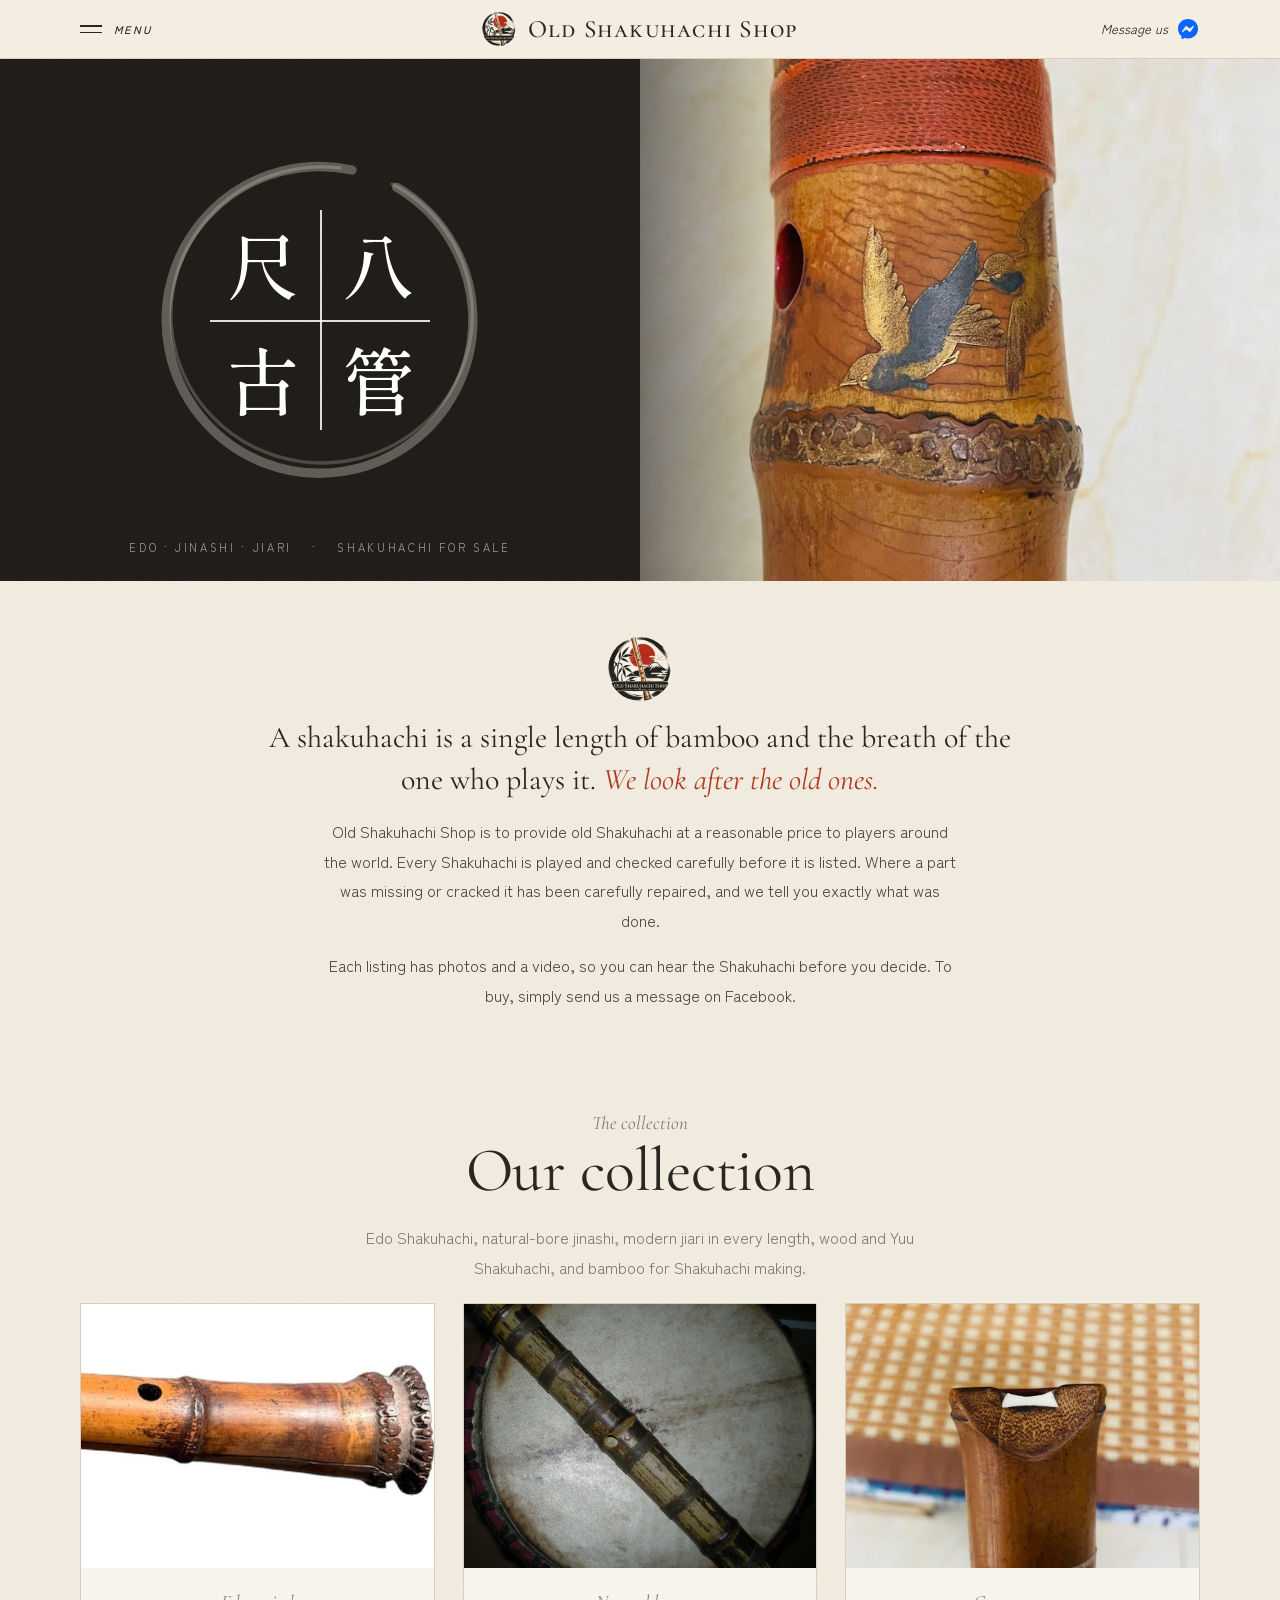
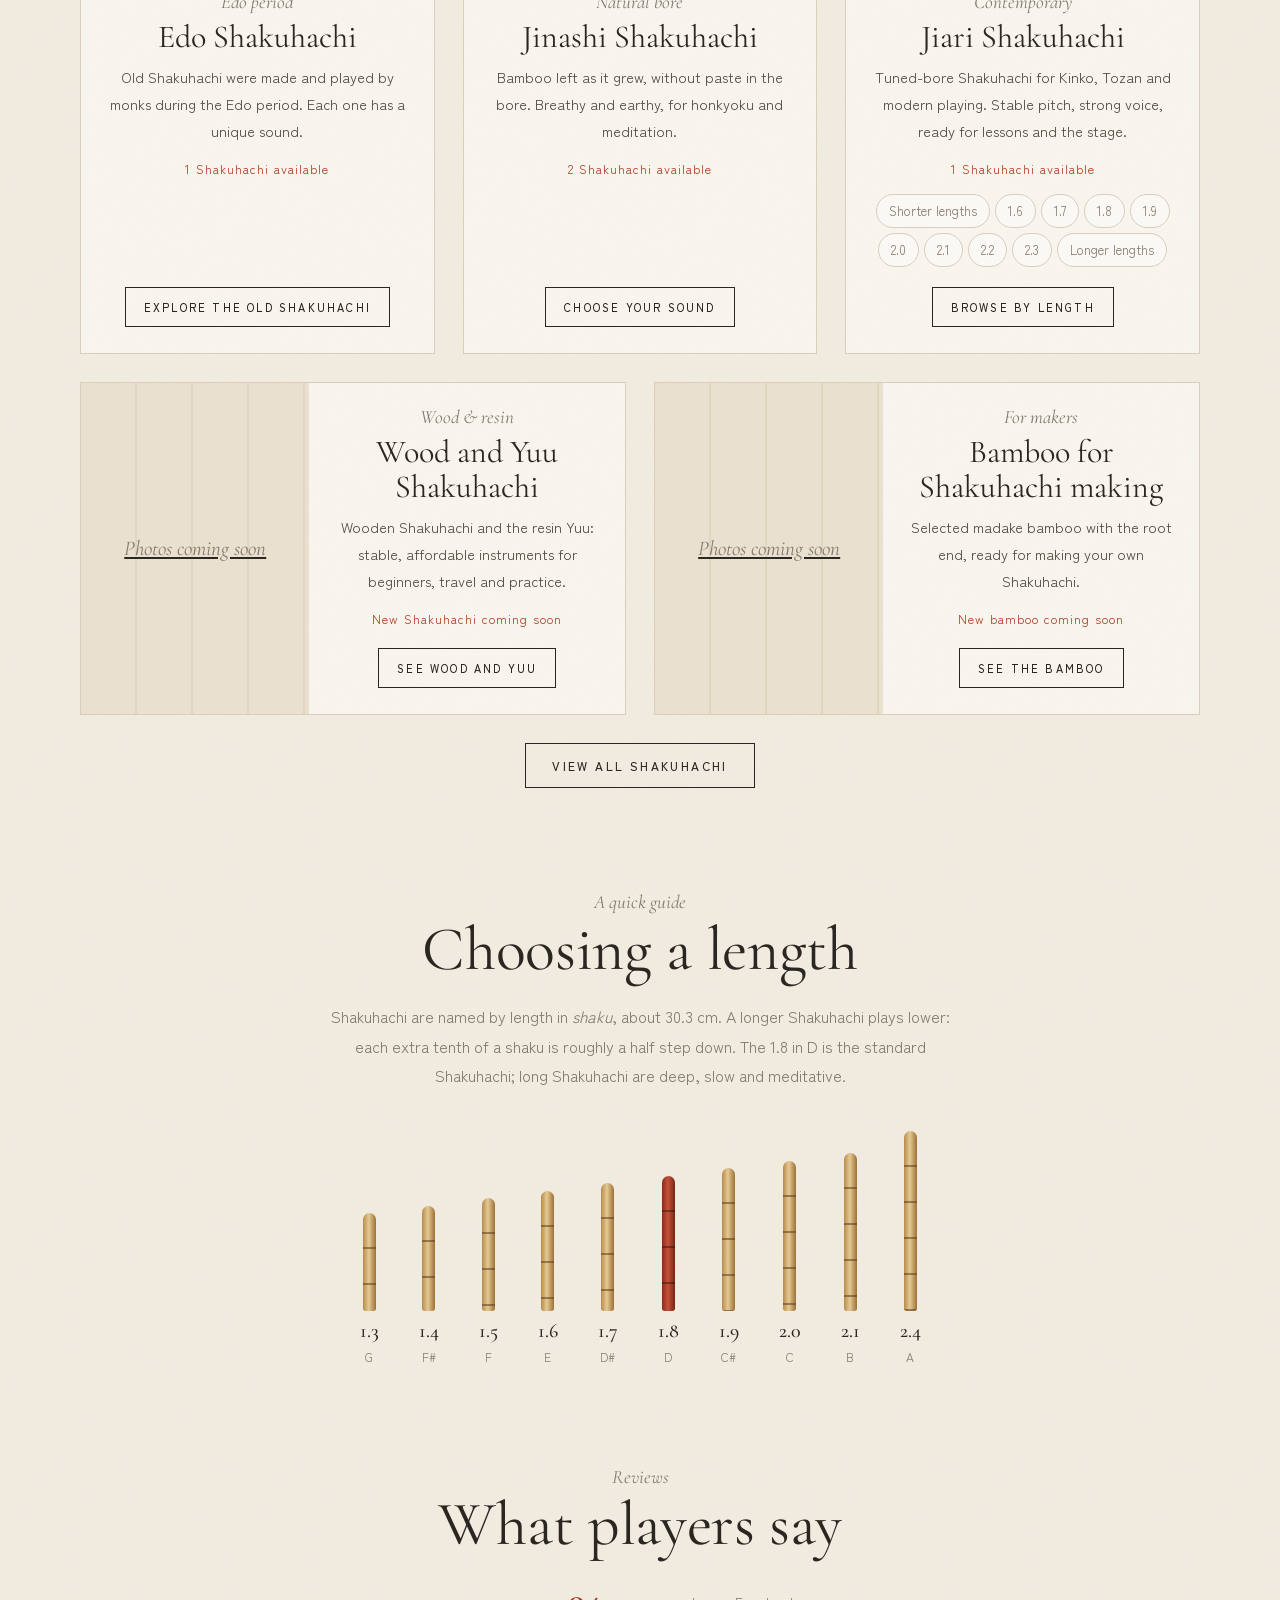
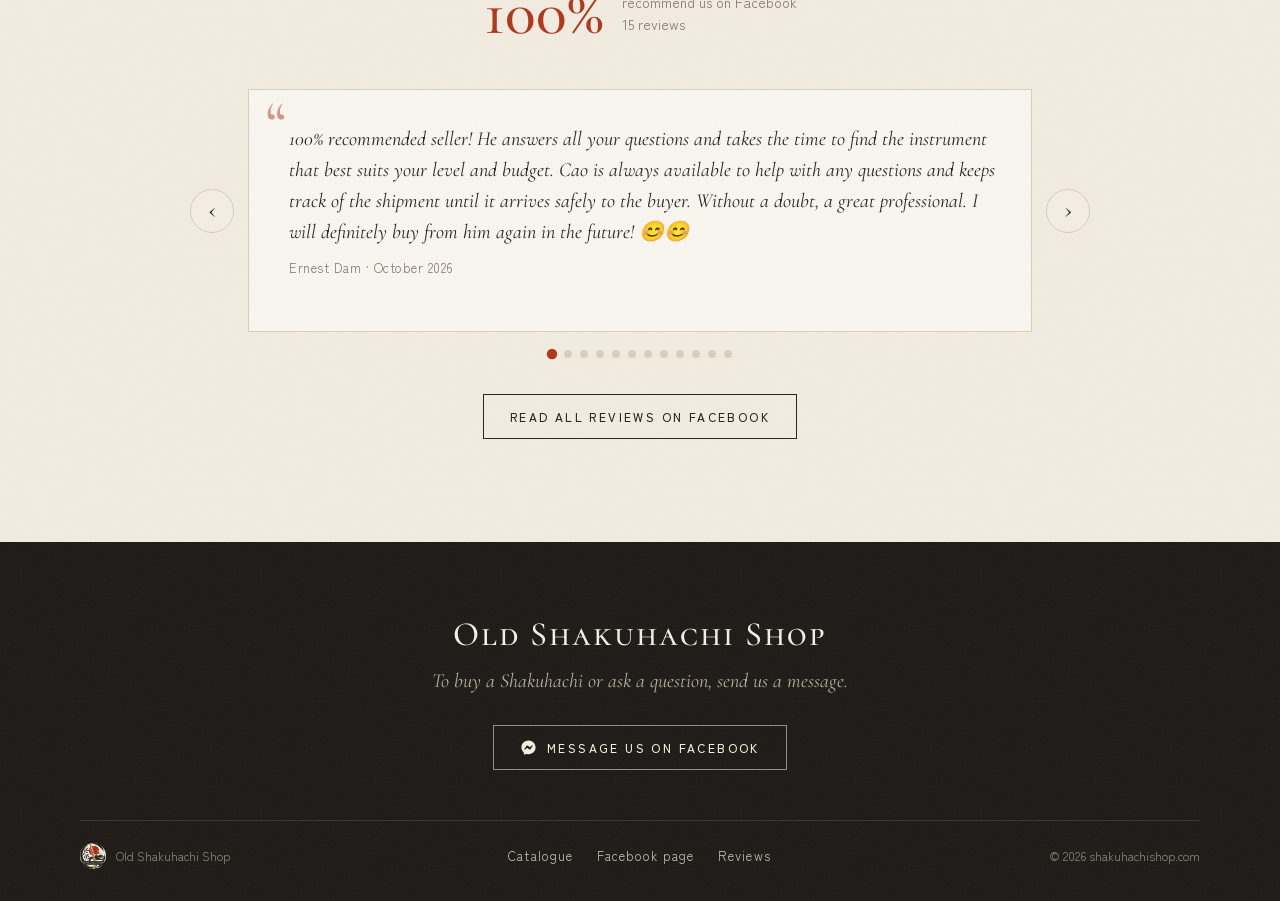
==== index.html @ 44f9fc48 "Bring back the 尺八/古管 monogram in the hero The owner prefers the original mark over the English wordm" ====
<!doctype html>
<html lang="en">
<head>
  <meta charset="utf-8">
  <meta name="viewport" content="width=device-width, initial-scale=1">
  <title>Old Shakuhachi Shop – Shakuhachi for Sale</title>
  <link rel="icon" type="image/png" sizes="32x32" href="assets/favicon-32.png">
  <link rel="icon" type="image/png" sizes="192x192" href="assets/favicon-192.png">
  <link rel="apple-touch-icon" href="assets/favicon-180.png">
  <meta property="og:site_name" content="Old Shakuhachi Shop">
  <meta property="og:title" content="Old Shakuhachi Shop – Shakuhachi for Sale">
  <meta property="og:description" content="Old and used Shakuhachi for sale: Edo Shakuhachi, jinashi and jiari, each shown with photos and video.">
  <meta property="og:image" content="https://shakuhachishop.com/assets/logo-share.jpg">
  <meta property="og:url" content="https://shakuhachishop.com/">
  <meta property="og:type" content="website">
  <meta name="description" content="Old and used Shakuhachi for sale: Edo Shakuhachi, jinashi and jiari, each shown with photos and video. Message us on Facebook to buy.">
  <link rel="preconnect" href="https://fonts.googleapis.com">
  <link rel="preconnect" href="https://fonts.gstatic.com" crossorigin>
  <link href="https://fonts.googleapis.com/css2?family=Cormorant+Garamond:ital,wght@0,400;0,500;1,400&family=Cormorant+SC:wght@500&family=Shippori+Mincho+B1:wght@500;600&family=Zen+Kaku+Gothic+New:wght@400;500&display=swap" rel="stylesheet">
  <link rel="stylesheet" href="styles.css?v=202610012216">
</head>
<body>
  <header class="top" data-header></header>

  <main>
    <section class="hero">
      <div class="slides" id="slides"></div>
      <div class="hero-center">
        <svg class="enso" viewBox="0 0 600 600" aria-hidden="true">
          <path d="M415 101 A230 230 0 1 1 348 75" fill="none" stroke="currentColor" stroke-width="14" stroke-linecap="round"/>
          <path d="M408 96 A226 222 0 1 1 330 72" fill="none" stroke="currentColor" stroke-width="5" stroke-linecap="round" opacity=".7"/>
        </svg>
        <div class="monogram" role="img" aria-label="Old Shakuhachi Shop">
          <span>尺</span><span>八</span><span>古</span><span>管</span>
        </div>
      </div>
      <div class="hero-foot">
        <span>Edo · Jinashi · Jiari</span>
        <span>Shakuhachi for sale</span>
      </div>
    </section>

    <section class="intro reveal" id="intro">
      <img class="intro-logo" src="assets/favicon-192.png" alt="" width="64" height="64">
      <p class="lede">A shakuhachi is a single length of bamboo and the breath of the one who plays it. <em>We look after the old ones.</em></p>
      <p>Old Shakuhachi Shop is to provide old Shakuhachi at a reasonable price to players around the world. Every Shakuhachi is played and checked carefully before it is listed. Where a part was missing or cracked it has been carefully repaired, and we tell you exactly what was done.</p>
      <p>Each listing has photos and a video, so you can hear the Shakuhachi before you decide. To buy, simply send us a message on Facebook.</p>
    </section>

    <section class="collections-head wrap center reveal">
      <p class="kicker">The collection</p>
      <h2 class="title">Our collection</h2>
      <p class="sub center">Edo Shakuhachi, natural-bore jinashi, modern jiari in every length, wood and Yuu Shakuhachi, and bamboo for Shakuhachi making.</p>
    </section>
    <div id="collections" class="coll-grid wrap"></div>
    <section class="center more"><a class="btn" href="catalogue.html">View all Shakuhachi</a></section>

    <section class="lengths wrap reveal">
      <p class="kicker">A quick guide</p>
      <h2 class="title">Choosing a length</h2>
      <p class="sub">Shakuhachi are named by length in <em>shaku</em>, about 30.3 cm. A longer Shakuhachi plays lower: each extra tenth of a shaku is roughly a half step down. The 1.8 in D is the standard Shakuhachi; long Shakuhachi are deep, slow and meditative.</p>
      <ol class="scale" id="scale"></ol>
    </section>

    <section class="reviews wrap reveal" id="reviews"></section>
  </main>

  <footer class="foot" data-footer></footer>

  <script src="config.js?v=202610012216"></script>
  <script src="data.js?v=202610012216"></script>
  <script src="store.js?v=202610012216"></script>
  <script src="app.js?v=202610012216"></script>
</body>
</html>
---- styles.css ----
:root {
  --washi: #f3ede2;
  --washi-2: #e9e0d0;
  --sumi: #1b1916;
  --ink: #2a2622;
  --muted: #847a6e;
  --line: #d9cebc;
  --shu: #b0391f;
  --bamboo: #a9834a;
  --display: "Cormorant Garamond", Georgia, serif;
  --caps: "Cormorant SC", Georgia, serif;
  --jp: "Shippori Mincho B1", "Shippori Mincho", serif;
  --body: "Zen Kaku Gothic New", system-ui, sans-serif;
  --wrap: min(1120px, 100% - 32px);
  --paper-grain: url("data:image/svg+xml,%3Csvg xmlns='http://www.w3.org/2000/svg' width='240' height='240'%3E%3Cfilter id='n'%3E%3CfeTurbulence type='fractalNoise' baseFrequency='.85' numOctaves='3' stitchTiles='stitch'/%3E%3CfeColorMatrix values='0 0 0 0 .45 0 0 0 0 .38 0 0 0 0 .28 0 0 0 .07 0'/%3E%3C/filter%3E%3Crect width='100%25' height='100%25' filter='url(%23n)'/%3E%3C/svg%3E");
}

* { box-sizing: border-box; }
html { scroll-behavior: smooth; }
body {
  margin: 0;
  background: var(--washi) var(--paper-grain);
  color: var(--ink);
  font: 400 16px/1.85 var(--body);
  -webkit-font-smoothing: antialiased;
}
img { display: block; max-width: 100%; }
a { color: inherit; }
h1, h2, h3, p, blockquote, figure { margin: 0; }
::selection { background: var(--shu); color: #fff; }

.wrap { width: var(--wrap); margin: 0 auto; }
.center { text-align: center; }
.kicker { font: italic 400 19px var(--display); color: var(--muted); }
.title { font: 400 clamp(40px, 6vw, 62px)/1.08 var(--display); margin: 4px 0 18px; letter-spacing: -.005em; }
.sub { color: var(--muted); max-width: 620px; }
.center.sub { margin: 0 auto; }
.small { font-size: 13px; color: var(--muted); }


.btn {
  display: inline-flex; align-items: center; gap: 10px; padding: 13px 26px;
  border: 1px solid var(--ink); background: transparent; color: var(--ink);
  font: 500 12px var(--body); letter-spacing: .2em; text-transform: uppercase; text-decoration: none;
  cursor: pointer; transition: background .25s, color .25s, border-color .25s;
}
.btn:hover { background: var(--ink); color: var(--washi); }
.btn svg { width: 17px; height: 17px; }
.btn.fb { background: #0866ff; border-color: #0866ff; color: #fff; }
.btn.fb:hover { background: #0652c9; border-color: #0652c9; }
.on-dark .btn { border-color: rgba(243,237,226,.55); color: var(--washi); }
.on-dark .btn:hover { background: var(--washi); color: var(--sumi); }

/* Reveal on scroll */
.reveal { opacity: 0; transform: translateY(18px); transition: opacity 1s ease, transform 1s ease; }
.reveal.in { opacity: 1; transform: none; }
@media (prefers-reduced-motion: reduce) {
  .reveal { opacity: 1; transform: none; transition: none; }
  html { scroll-behavior: auto; }
}

/* ---------- Header ---------- */
.top {
  position: sticky; top: 0; z-index: 20;
  display: grid; grid-template-columns: 1fr auto 1fr; align-items: center;
  padding: 12px max(16px, (100% - 1120px) / 2);
  background: rgba(243, 237, 226, .92); backdrop-filter: blur(10px);
  border-bottom: 1px solid var(--line);
}
.brand { grid-column: 2; display: flex; align-items: center; gap: 12px; text-decoration: none; }
.brand-logo { border-radius: 50%; display: block; }
.brand b { font: 500 25px var(--caps); letter-spacing: .05em; }
.burger { grid-column: 1; grid-row: 1; justify-self: start; display: flex; align-items: center; gap: 12px; background: none; border: 0; cursor: pointer; padding: 8px 0; font: 500 11px var(--body); letter-spacing: .22em; text-transform: uppercase; color: var(--ink); }
.burger i { display: grid; gap: 5px; width: 22px; }
.burger i::before, .burger i::after { content: ""; height: 1.5px; background: var(--ink); transition: transform .25s; }
.top.open .burger i::before { transform: translateY(3.25px) rotate(45deg); }
.top.open .burger i::after { transform: translateY(-3.25px) rotate(-45deg); }
.fb-mini { grid-column: 3; justify-self: end; display: flex; align-items: center; gap: 8px; text-decoration: none; font-size: 13px; color: var(--ink); }
.fb-mini svg { width: 24px; height: 24px; color: #0866ff; }
.nav {
  position: absolute; top: 100%; left: 0; right: 0; display: none;
  background: var(--sumi) var(--paper-grain); color: var(--washi);
  padding: 36px max(16px, (100% - 1120px) / 2) 44px;
  grid-template-columns: repeat(auto-fit, minmax(200px, 1fr)); gap: 8px 40px;
}
.top.open .nav { display: grid; }
.nav a { text-decoration: none; padding: 10px 0; border-bottom: 1px solid rgba(243,237,226,.14); display: flex; justify-content: space-between; align-items: baseline; font: 400 24px var(--display); }
.nav a:hover { color: #fff; }

/* ---------- Hero ---------- */
.hero { position: relative; height: clamp(300px, 54vh, 540px); overflow: hidden; background: var(--sumi); color: #fff; }
.slides img {
  position: absolute; inset: 0; width: 100%; height: 100%; object-fit: cover;
  opacity: 0; transform: scale(1.06); filter: brightness(.6) saturate(.9);
  transition: opacity 1.8s ease, transform 9s ease-out;
}
.slides img.on { opacity: 1; transform: scale(1); }
.hero::after { content: ""; position: absolute; inset: 0; background: radial-gradient(ellipse at center, transparent 30%, rgba(15,13,11,.55) 100%); pointer-events: none; }
.hero-center { position: absolute; inset: 0; display: flex; align-items: center; justify-content: center; z-index: 1; }
.enso { position: absolute; left: 50%; top: 50%; transform: translate(-50%, -50%); width: min(400px, 74vw, 88%); height: auto; color: rgba(255,255,255,.28); }
.enso path { stroke-dasharray: 2000; stroke-dashoffset: 2000; animation: brush 2.6s cubic-bezier(.6,.1,.3,1) .3s forwards; }
@keyframes brush { to { stroke-dashoffset: 0; } }
.monogram {
  position: relative; width: min(230px, 50vw); height: min(230px, 50vw);
  display: grid; grid-template-columns: 1fr 1fr; font: 500 clamp(44px, 9vw, 74px)/1 var(--jp);
  opacity: 0; animation: fade 1.6s ease .9s forwards;
}
.monogram span { display: grid; place-items: center; }
.monogram::before, .monogram::after { content: ""; position: absolute; background: rgba(255,255,255,.85); }
.monogram::before { left: 50%; top: 2%; bottom: 2%; width: 1.5px; }
.monogram::after { top: 50%; left: 2%; right: 2%; height: 1.5px; }
@keyframes fade { to { opacity: 1; } }
@media (prefers-reduced-motion: reduce) {
  .enso path { animation: none; stroke-dashoffset: 0; }
  .monogram { animation: none; opacity: 1; }
  .slides img { transition: none; transform: none; }
}
.hero-foot {
  position: absolute; z-index: 1; left: 0; right: 0; bottom: 28px; display: flex; justify-content: space-between; align-items: end;
  width: var(--wrap); margin: 0 auto; font-size: 11px; letter-spacing: .24em; text-transform: uppercase; color: rgba(255,255,255,.75);
}
.hero-foot a { text-decoration: none; display: grid; justify-items: center; gap: 8px; }
.hero-foot a::after { content: ""; width: 1px; height: 44px; background: linear-gradient(rgba(255,255,255,.8), transparent); animation: drip 2.4s ease-in-out infinite; }
@keyframes drip { 0% { transform: scaleY(0); transform-origin: top; } 50% { transform: scaleY(1); transform-origin: top; } 51% { transform-origin: bottom; } 100% { transform: scaleY(0); transform-origin: bottom; } }

/* Split hero on wider screens: ink panel with the mark on the left, photo on the right,
   so portrait photos are not cut into a thin strip. */
@media (min-width: 761px) {
  .hero { height: clamp(360px, 58vh, 580px); background: var(--sumi) var(--paper-grain); }
  .slides { position: absolute; top: 0; bottom: 0; left: 50%; right: 0; overflow: hidden; }
  .slides img { filter: none; }
  .hero::after { left: 50%; background: linear-gradient(90deg, rgba(27,25,22,.55), transparent 22%); }
  .hero-center { right: 50%; }
  .enso { width: min(400px, 40vw, 88%); color: rgba(243,237,226,.3); }
  .hero-foot { right: 50%; width: auto; justify-content: center; gap: 20px; bottom: 24px; color: rgba(243,237,226,.6); }
  .hero-foot span + span::before { content: "·"; margin-right: 20px; }
}

/* ---------- Intro ---------- */
.intro-logo { border-radius: 50%; display: block; }
.intro { width: min(780px, 100% - 32px); margin: 0 auto; padding: clamp(32px, 5vw, 56px) 0 clamp(8px, 2vw, 24px); text-align: center; display: grid; justify-items: center; gap: 16px; }
.intro .lede { font: 400 clamp(23px, 3vw, 30px)/1.4 var(--display); }
.intro .lede em { color: var(--shu); }
.intro p:not(.lede) { color: #4f483f; max-width: 640px; }
.divider { width: 1px; height: 64px; background: var(--line); }

/* ---------- Collections ---------- */
.collections-head { padding: clamp(40px, 6vw, 80px) 0 8px; }
.coll-grid { display: grid; grid-template-columns: repeat(6, 1fr); gap: clamp(16px, 2.4vw, 28px); padding-top: 12px; }
.coll-card { grid-column: span 2; display: flex; flex-direction: column; background: rgba(255,255,255,.45); border: 1px solid var(--line); }
.coll-card:nth-child(n+4) { grid-column: span 3; flex-direction: row; }
.coll-card:nth-child(n+4) .coll-img { flex: 0 0 42%; aspect-ratio: auto; min-height: 220px; }
.coll-img { display: block; aspect-ratio: 4 / 3; overflow: hidden; background: var(--washi-2); }
.coll-img img { width: 100%; height: 100%; object-fit: cover; transition: transform 1.2s ease; }
.coll-img:hover img { transform: scale(1.04); }
.coll-body { flex: 1; display: flex; flex-direction: column; align-items: center; text-align: center; padding: 22px 22px 26px; gap: 4px; }
.coll-body h3 { font: 400 clamp(26px, 2.6vw, 32px)/1.1 var(--display); margin: 2px 0 6px; }
.coll-body h3 a { text-decoration: none; }
.coll-text { font-size: 14.5px; color: #4f483f; }
.coll-body .count { font-size: 12.5px; letter-spacing: .08em; color: var(--shu); margin: 8px 0 14px; }
.coll-body .btn { margin-top: auto; padding: 11px 18px; font-size: 11px; }
.ph-empty {
  width: 100%; height: 100%; display: grid; place-content: center; justify-items: center; gap: 10px;
  color: var(--muted); font: italic 400 21px var(--display);
  background: repeating-linear-gradient(90deg, transparent 0 54px, rgba(169,131,74,.12) 54px 56px), var(--washi-2);
}
.len-links { display: flex; flex-wrap: wrap; justify-content: center; gap: 5px; margin: -4px 0 16px; }
.len-links a, .subtabs a {
  font-size: 13px; text-decoration: none; padding: 4px 12px; border: 1px solid var(--line);
  border-radius: 99px; color: var(--muted); background: rgba(255,255,255,.35); transition: all .2s;
}
.len-links a:hover, .subtabs a:hover { border-color: var(--ink); color: var(--ink); }
.more { padding: 28px 0 0; }

/* ---------- Length guide ---------- */
.lengths { padding: clamp(56px, 8vw, 104px) 0 0; text-align: center; }
.lengths .sub { margin: 0 auto 40px; }
.scale { list-style: none; margin: 0; padding: 0; display: flex; justify-content: center; align-items: flex-end; gap: clamp(10px, 3.4vw, 40px); }
.scale li { display: grid; justify-items: center; gap: 8px; }
.scale i {
  width: 13px; border-radius: 7px 7px 3px 3px;
  background:
    repeating-linear-gradient(180deg, transparent 0 34px, rgba(90,60,25,.55) 34px 36px),
    linear-gradient(90deg, #b88b4b, #e4c993 45%, #9d7036);
}
.scale li.std i { background: repeating-linear-gradient(180deg, transparent 0 34px, rgba(0,0,0,.35) 34px 36px), linear-gradient(90deg, #8a2b17, #c4523a 45%, #7a2514); }
.scale b { font: 500 20px var(--display); }
.scale small { font-size: 12px; color: var(--muted); line-height: 1; }

/* ---------- Reviews ---------- */
.reviews { padding: clamp(56px, 8vw, 104px) 0 0; text-align: center; display: grid; grid-template-columns: minmax(0, 1fr); justify-items: center; }
.score { display: flex; align-items: center; gap: 18px; text-decoration: none; margin: 4px 0 44px; text-align: left; }
.score strong { font: 500 64px/1 var(--display); color: var(--shu); }
.score span { font-size: 14px; color: var(--muted); line-height: 1.6; }
.score:hover span { color: var(--ink); }
.review-rail { position: relative; width: 100%; max-width: 900px; min-width: 0; display: grid; grid-template-columns: auto minmax(0, 1fr) auto; align-items: center; gap: 14px; }
.review-track {
  display: grid; grid-auto-flow: column; grid-auto-columns: 100%;
  overflow-x: auto; scroll-snap-type: x mandatory; scrollbar-width: none;
}
.review-track::-webkit-scrollbar { display: none; }
.review-track .review { scroll-snap-align: start; }
.review-rail .nav-btn { position: static; transform: none; }
.dots { display: flex; flex-wrap: wrap; justify-content: center; gap: 8px; margin: 18px 0 36px; }
.dots button { width: 8px; height: 8px; padding: 0; border-radius: 50%; border: 0; background: var(--line); cursor: pointer; transition: background .2s, transform .2s; }
.dots button.on { background: var(--shu); transform: scale(1.3); }
.review { min-height: 230px; align-content: start; padding: 34px 36px 26px 40px; background: rgba(255,255,255,.5); border: 1px solid var(--line); text-align: left; position: relative; display: grid; gap: 8px; }
.review::before { content: "“"; position: absolute; top: 2px; left: 16px; font: 400 64px/1 var(--display); color: var(--shu); opacity: .5; }
.review blockquote { margin: 0; white-space: pre-line; font: italic 400 20px/1.55 var(--display); display: -webkit-box; -webkit-line-clamp: 4; -webkit-box-orient: vertical; overflow: hidden; }
.review.open blockquote { -webkit-line-clamp: unset; display: block; }
.more-btn { justify-self: start; background: none; border: 0; padding: 0; font: 500 12px var(--body); letter-spacing: .12em; text-transform: uppercase; color: var(--shu); cursor: pointer; }
.review figcaption { font-size: 13px; color: var(--muted); letter-spacing: .04em; }

/* ---------- Footer ---------- */
.foot { margin-top: clamp(64px, 8vw, 110px); background: var(--sumi) var(--paper-grain); color: var(--washi); }
.foot-inner { width: var(--wrap); margin: 0 auto; padding: clamp(48px, 6vw, 72px) 0 32px; display: grid; justify-items: center; text-align: center; gap: 14px; }
.foot-title { font: 500 clamp(26px, 3.4vw, 34px) var(--caps); letter-spacing: .06em; }
.foot-sub { font: italic 400 20px var(--display); color: #b9ae9f; margin-bottom: 18px; }
.foot-links { display: flex; flex-wrap: wrap; justify-content: center; gap: 8px 24px; font-size: 13px; letter-spacing: .08em; }
.foot-links a { text-decoration: none; color: #c8bdae; }
.foot-links a:hover { color: #fff; }
.foot-bottom { margin-top: 36px; padding-top: 22px; border-top: 1px solid rgba(243,237,226,.12); width: 100%; display: flex; justify-content: space-between; align-items: center; font-size: 12px; color: #8f8578; }
.foot-bottom .brand-mini { display: flex; align-items: center; gap: 10px; }


.phone { display: inline-flex; align-items: center; gap: 8px; text-decoration: none; font-size: 15px; letter-spacing: .04em; }
.phone svg { width: 16px; height: 16px; }
.foot-phone { color: #d9cfc1; margin-top: 4px; }
.foot-phone:hover { color: #fff; }
.info-phone { color: var(--ink); justify-self: start; }
.info-phone:hover { color: var(--shu); }

/* ---------- Catalogue ---------- */
.page { padding: clamp(36px, 6vw, 64px) 0 0; }
.page-head { text-align: center; display: grid; justify-items: center; }
.filters { display: flex; justify-content: center; margin: 44px 0 20px; padding: 16px 0; border-block: 1px solid var(--line); }
.tabs { display: flex; flex-wrap: wrap; justify-content: center; gap: 6px 32px; }
.tabs a { text-decoration: none; font: 400 20px var(--display); color: var(--muted); padding: 2px 0; border-bottom: 1px solid transparent; }
.tabs a[aria-current] { color: var(--ink); border-color: var(--shu); }
.subtabs { display: flex; flex-wrap: wrap; justify-content: center; gap: 8px; margin-bottom: 44px; }
.subtabs[hidden] { display: none; }
.subtabs a[aria-current] { background: var(--ink); border-color: var(--ink); color: var(--washi); }
.grid { display: grid; grid-template-columns: repeat(auto-fill, minmax(250px, 1fr)); gap: 52px 30px; margin-top: 24px; }
.card { text-decoration: none; display: grid; gap: 4px; }
.card .ph { position: relative; aspect-ratio: 3 / 4; overflow: hidden; background: var(--washi-2); margin-bottom: 14px; }
.card img { width: 100%; height: 100%; object-fit: cover; transition: transform .9s ease, filter .9s ease; }
.card:hover img { transform: scale(1.04); filter: brightness(1.04); }
.card h3 { font: 500 24px/1.2 var(--display); }
.card .meta { font-size: 13px; color: var(--muted); letter-spacing: .03em; }
.tag { position: absolute; top: 12px; left: 12px; background: var(--washi); padding: 3px 10px; font-size: 10.5px; letter-spacing: .18em; text-transform: uppercase; font-weight: 500; }
.tag.sold { background: var(--sumi); color: var(--washi); }
.tag.reserved { background: var(--bamboo); color: #fff; }
.tag.video { left: auto; right: 12px; background: rgba(27,25,22,.78); color: #fff; }
.tag.sample { top: auto; bottom: 12px; background: rgba(243,237,226,.9); color: var(--muted); }
.sample-note { font-size: 13px; color: var(--muted); padding: 6px 12px; border: 1px dashed var(--line); justify-self: start; }
.empty { grid-column: 1 / -1; text-align: center; padding: 56px 0; display: grid; gap: 22px; justify-items: center; color: var(--muted); }

/* ---------- Flute detail ---------- */
.back { font-size: 13px; color: var(--muted); text-decoration: none; letter-spacing: .06em; }
.back:hover { color: var(--ink); }
.flute { display: grid; grid-template-columns: 1.1fr 1fr; gap: clamp(32px, 5vw, 80px); margin-top: 28px; align-items: start; }
.stage { position: relative; background: #fff; border: 1px solid var(--line); }
.stage .main { width: 100%; aspect-ratio: 4 / 5; object-fit: contain; display: block; cursor: zoom-in; }
.stage .ph-empty { aspect-ratio: 4 / 5; }
.nav-btn {
  position: absolute; top: 50%; transform: translateY(-50%); width: 44px; height: 44px; border-radius: 50%;
  border: 1px solid var(--line); background: rgba(243,237,226,.92); color: var(--ink);
  font: 400 28px/1 var(--display); cursor: pointer; display: grid; place-items: center; padding-bottom: 4px;
  transition: background .2s, color .2s;
}
.nav-btn:hover { background: var(--ink); color: var(--washi); }
.nav-btn.prev { left: 12px; }
.nav-btn.next { right: 12px; }
.counter { position: absolute; left: 12px; bottom: 12px; font-size: 12px; letter-spacing: .1em; background: rgba(243,237,226,.92); padding: 2px 10px; }
.zoom { position: absolute; right: 12px; bottom: 12px; width: 36px; height: 36px; border: 1px solid var(--line); background: rgba(243,237,226,.92); cursor: pointer; font-size: 16px; }
.zoom:hover { background: var(--ink); color: var(--washi); }
.thumbs { display: flex; gap: 8px; margin-top: 10px; overflow-x: auto; padding-bottom: 4px; scrollbar-width: thin; }
.thumbs button { flex: 0 0 auto; width: 84px; height: 84px; padding: 0; border: 1px solid var(--line); background: #fff; cursor: pointer; opacity: .55; transition: opacity .2s, border-color .2s; }
.thumbs button img { width: 100%; height: 100%; object-fit: cover; }
.thumbs button.on, .thumbs button:hover { opacity: 1; }
.thumbs button.on { border-color: var(--ink); }
.lightbox { border: 0; padding: 0; width: 100vw; height: 100vh; max-width: none; max-height: none; background: rgba(15,13,11,.96); color: #fff; }
.lightbox::backdrop { background: rgba(15,13,11,.96); }
.lightbox img { width: 100%; height: 100%; object-fit: contain; padding: 56px 72px; }
.lightbox .lb-close { position: absolute; top: 12px; right: 16px; width: 44px; height: 44px; border: 0; background: none; color: #fff; font-size: 34px; cursor: pointer; }
.lightbox .counter { left: 50%; transform: translateX(-50%); bottom: 18px; background: none; color: rgba(255,255,255,.75); }
.lightbox .nav-btn { background: rgba(255,255,255,.1); border-color: rgba(255,255,255,.2); color: #fff; }
.lightbox .nav-btn:hover { background: #fff; color: var(--sumi); }
.info { display: grid; gap: 16px; position: sticky; top: 96px; }
.info .kicker a { text-decoration: none; }
.info .title { margin: 0; }
.price { font: 500 34px var(--display); color: var(--shu); }
.price small { font: 400 13px var(--body); color: var(--muted); margin-left: 8px; }
.specs { display: grid; grid-template-columns: auto 1fr; gap: 6px 32px; margin: 0; padding: 16px 0; border-block: 1px solid var(--line); font-size: 14.5px; }
.specs dt { color: var(--muted); }
.specs dd { margin: 0; }
.desc { display: grid; gap: 12px; color: #3f3831; }
.info .btn { justify-self: start; margin-top: 6px; }
.video { margin-top: 44px; }
.video .kicker { margin-bottom: 12px; }
.yt { position: relative; aspect-ratio: 16 / 9; background: var(--sumi); }
.yt iframe { position: absolute; inset: 0; width: 100%; height: 100%; border: 0; }
.yt-empty { display: grid; place-content: center; justify-items: center; gap: 10px; background: var(--washi-2); color: var(--muted); font: italic 400 20px var(--display); }
.yt-empty span { width: 64px; height: 64px; border-radius: 50%; border: 1px solid var(--muted); display: grid; place-items: center; font-style: normal; font-size: 20px; padding-left: 4px; }

.loading { min-height: 50vh; display: grid; place-items: center; color: var(--muted); font: italic 400 20px var(--display); }

/* ---------- Responsive ---------- */
@media (max-width: 900px) and (min-width: 761px) {
  .coll-grid { grid-template-columns: 1fr 1fr; }
  .coll-card, .coll-card:nth-child(n+4) { grid-column: auto; flex-direction: column; }
  .coll-card:nth-child(n+4) .coll-img { flex: none; aspect-ratio: 4 / 3; min-height: 0; }
  .coll-card:last-child { grid-column: 1 / -1; flex-direction: row; }
  .coll-card:last-child .coll-img { flex: 0 0 45%; aspect-ratio: auto; }
}
@media (max-width: 760px) {
  body { font-size: 15px; line-height: 1.75; }
  .hero { height: 46vh; min-height: 280px; }
  .coll-grid { grid-template-columns: 1fr; gap: 12px; }
  .coll-card, .coll-card:nth-child(n+4) { grid-column: auto; flex-direction: row; }
  .coll-img, .coll-card:nth-child(n+4) .coll-img { flex: 0 0 36%; aspect-ratio: auto; min-height: 150px; }
  .coll-body { align-items: flex-start; text-align: left; padding: 14px 14px 16px; }
  .coll-body h3 { font-size: 24px; margin: 0 0 4px; }
  .coll-text { font-size: 13.5px; line-height: 1.55; }
  .coll-body .count { margin: 6px 0 10px; }
  .coll-body .len-links { justify-content: flex-start; }
  .len-links a { font-size: 12px; padding: 2px 9px; }
  .coll-body .btn { margin-top: 0; padding: 0; border: 0; background: none; color: var(--shu); font-size: 11px; letter-spacing: .14em; text-align: left; }
  .coll-body .btn::after { content: " →"; }
  .coll-img img { object-position: 70% 50%; }
  .title { font-size: 36px; margin-bottom: 12px; }
  .intro { gap: 14px; }
  .intro .lede { font-size: 23px; }
  .score strong { font-size: 48px; }
  .score { margin-bottom: 28px; }
  .review { padding: 30px 20px 20px 28px; }
  .review blockquote { font-size: 18px; }
  .review-rail { grid-template-columns: minmax(0, 1fr); }
  .review-rail .nav-btn { position: absolute; top: auto; bottom: -46px; z-index: 1; }
  .review-rail .prev { left: 0; }
  .review-rail .next { right: 0; }
  .dots { margin-top: 22px; padding: 0 48px; }
  .btn { padding: 12px 20px; }
  .brand b { font-size: 19px; }
  .brand .brand-logo { width: 28px; height: 28px; }
  .burger em, .fb-mini em { display: none; }
    .hero-foot { display: none; }
  .flute { grid-template-columns: 1fr; }
  .lightbox img { padding: 56px 8px; }
  .nav-btn { width: 38px; height: 38px; }
  .thumbs button { width: 64px; height: 64px; }
  .info { position: static; }
  .grid { grid-template-columns: 1fr 1fr; gap: 36px 14px; }
  .card h3 { font-size: 19px; }
  .scale { gap: 7px; }
  .scale b { font-size: 15px; }
  .scale small { font-size: 10px; }
  .foot-bottom { flex-direction: column; gap: 8px; }
}
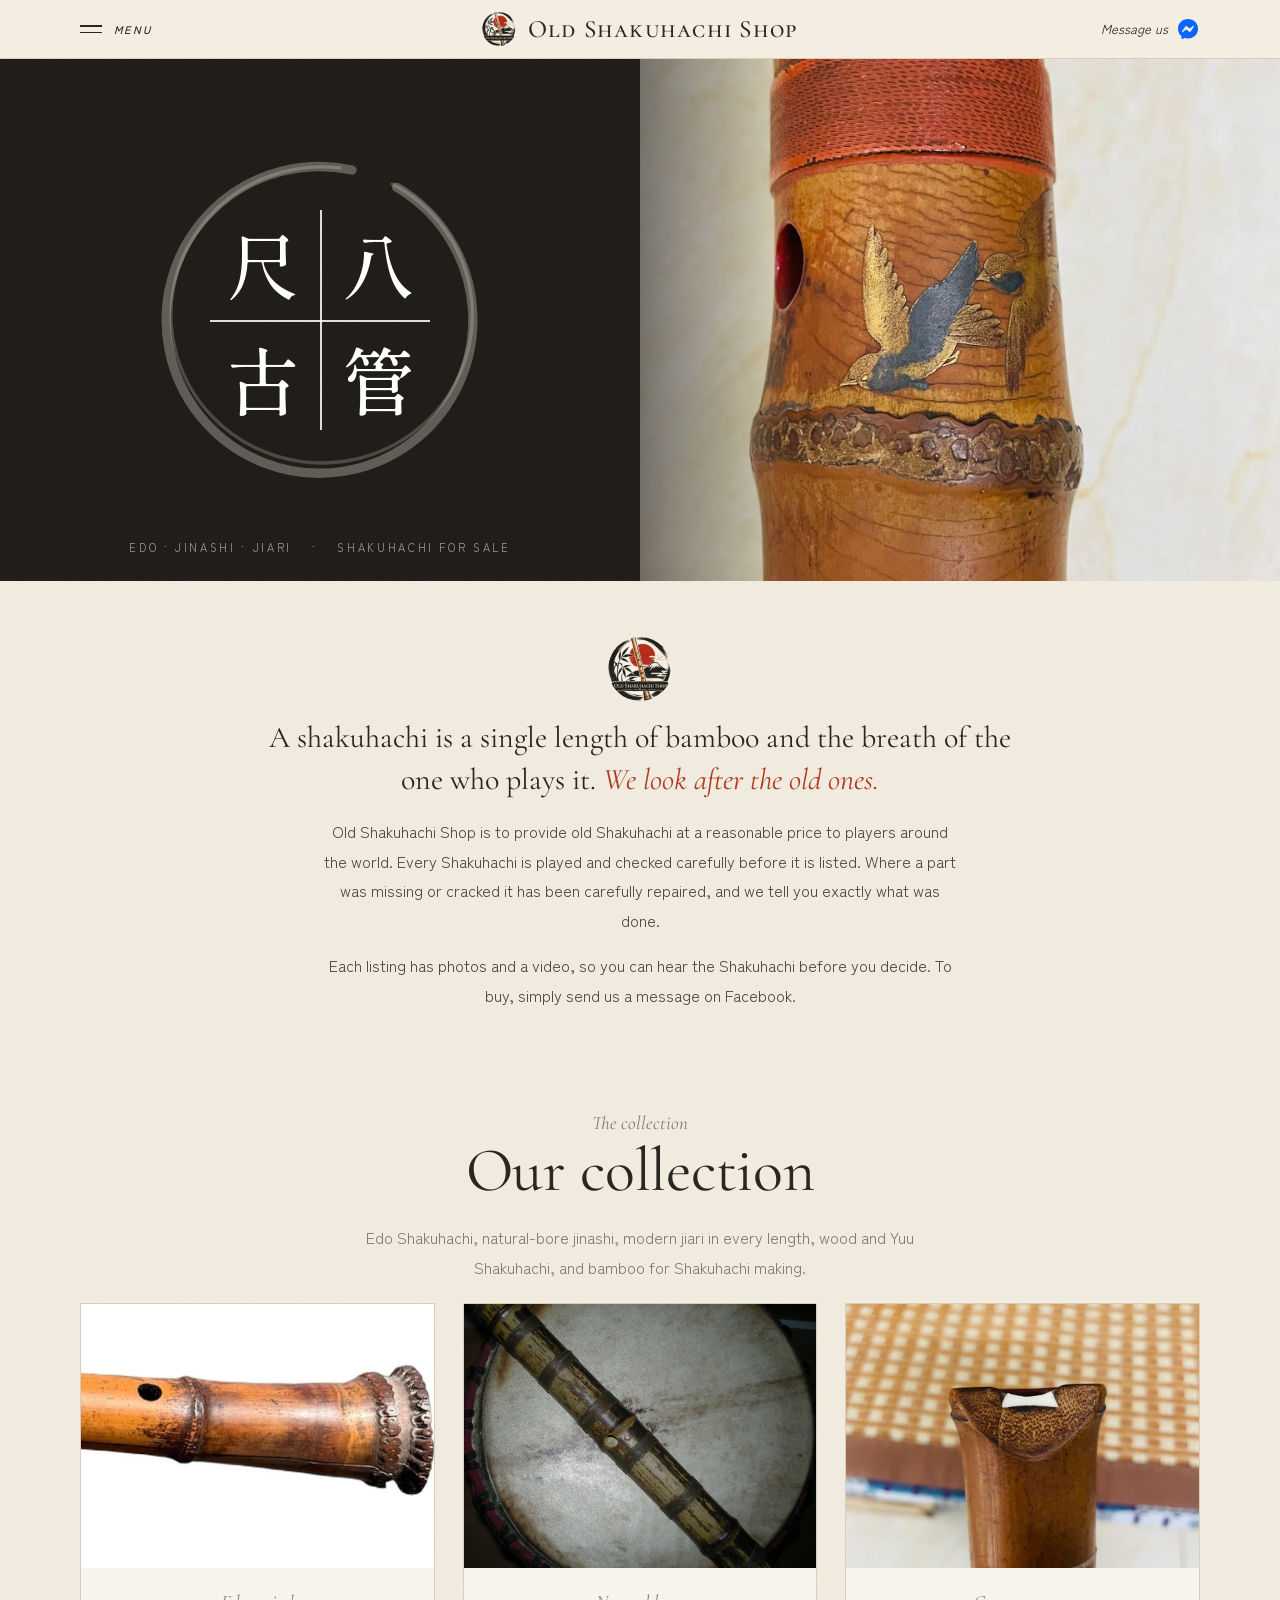
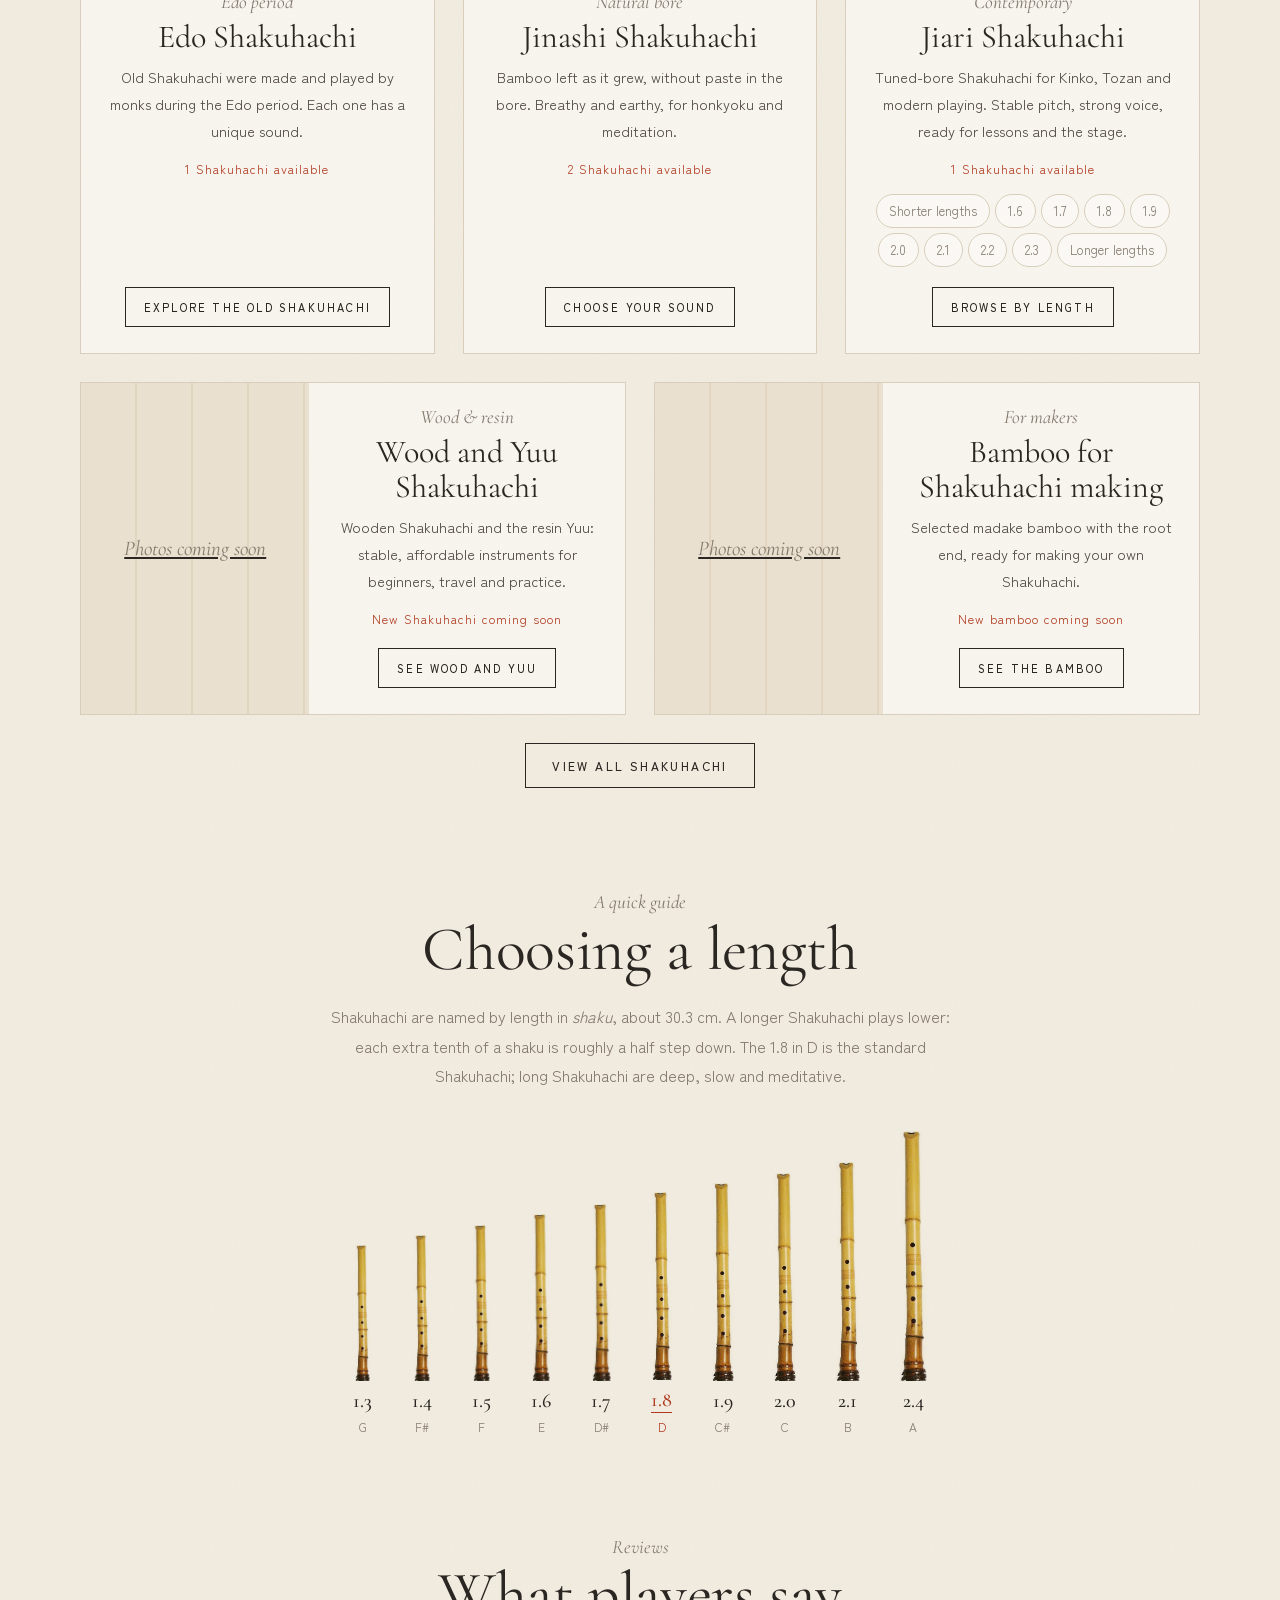
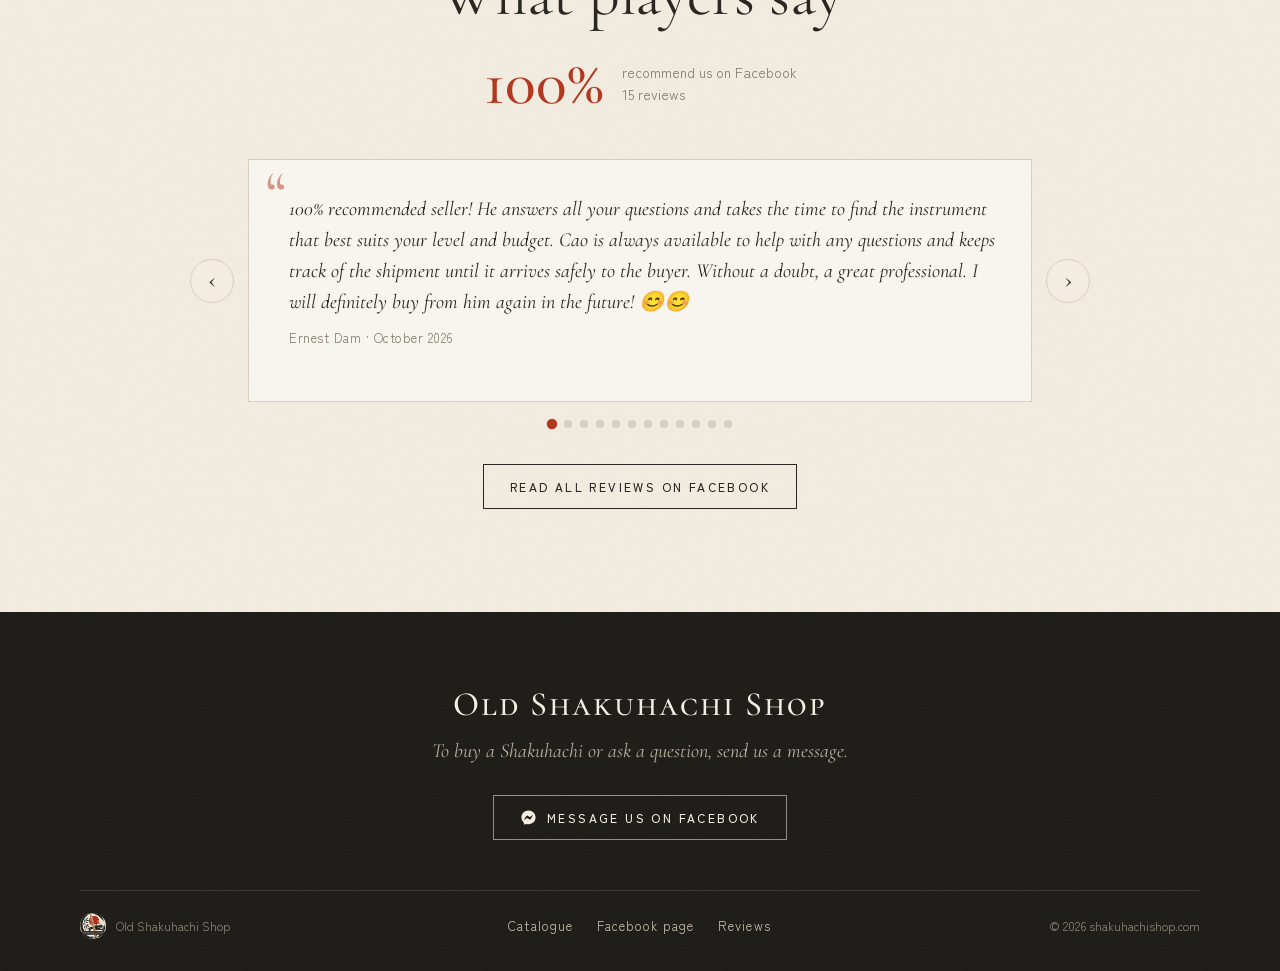
==== commit 986f4c58: "Draw the length guide with a real Shakuhachi photo The owner found the coloured bars odd. Each lengt" ====
--- a/index.html
+++ b/index.html
@@ -17,7 +17,7 @@
   <link rel="preconnect" href="https://fonts.googleapis.com">
   <link rel="preconnect" href="https://fonts.gstatic.com" crossorigin>
   <link href="https://fonts.googleapis.com/css2?family=Cormorant+Garamond:ital,wght@0,400;0,500;1,400&family=Cormorant+SC:wght@500&family=Shippori+Mincho+B1:wght@500;600&family=Zen+Kaku+Gothic+New:wght@400;500&display=swap" rel="stylesheet">
-  <link rel="stylesheet" href="styles.css?v=202610012216">
+  <link rel="stylesheet" href="styles.css?v=202610012222">
 </head>
 <body>
   <header class="top" data-header></header>
@@ -67,9 +67,9 @@
 
   <footer class="foot" data-footer></footer>
 
-  <script src="config.js?v=202610012216"></script>
-  <script src="data.js?v=202610012216"></script>
-  <script src="store.js?v=202610012216"></script>
-  <script src="app.js?v=202610012216"></script>
+  <script src="config.js?v=202610012222"></script>
+  <script src="data.js?v=202610012222"></script>
+  <script src="store.js?v=202610012222"></script>
+  <script src="app.js?v=202610012222"></script>
 </body>
 </html>
--- a/styles.css
+++ b/styles.css
@@ -177,14 +177,10 @@
 .lengths .sub { margin: 0 auto 40px; }
 .scale { list-style: none; margin: 0; padding: 0; display: flex; justify-content: center; align-items: flex-end; gap: clamp(10px, 3.4vw, 40px); }
 .scale li { display: grid; justify-items: center; gap: 8px; }
-.scale i {
-  width: 13px; border-radius: 7px 7px 3px 3px;
-  background:
-    repeating-linear-gradient(180deg, transparent 0 34px, rgba(90,60,25,.55) 34px 36px),
-    linear-gradient(90deg, #b88b4b, #e4c993 45%, #9d7036);
-}
-.scale li.std i { background: repeating-linear-gradient(180deg, transparent 0 34px, rgba(0,0,0,.35) 34px 36px), linear-gradient(90deg, #8a2b17, #c4523a 45%, #7a2514); }
+.scale img { width: auto; height: calc(var(--h) * 250px); display: block; mix-blend-mode: multiply; }
 .scale b { font: 500 20px var(--display); }
+.scale li.std b, .scale li.std small { color: var(--shu); }
+.scale li.std b { border-bottom: 1px solid var(--shu); }
 .scale small { font-size: 12px; color: var(--muted); line-height: 1; }
 
 /* ---------- Reviews ---------- */
@@ -352,7 +348,8 @@
   .info { position: static; }
   .grid { grid-template-columns: 1fr 1fr; gap: 36px 14px; }
   .card h3 { font-size: 19px; }
-  .scale { gap: 7px; }
+  .scale { gap: 4px; }
+  .scale img { height: calc(var(--h) * 175px); }
   .scale b { font-size: 15px; }
   .scale small { font-size: 10px; }
   .foot-bottom { flex-direction: column; gap: 8px; }
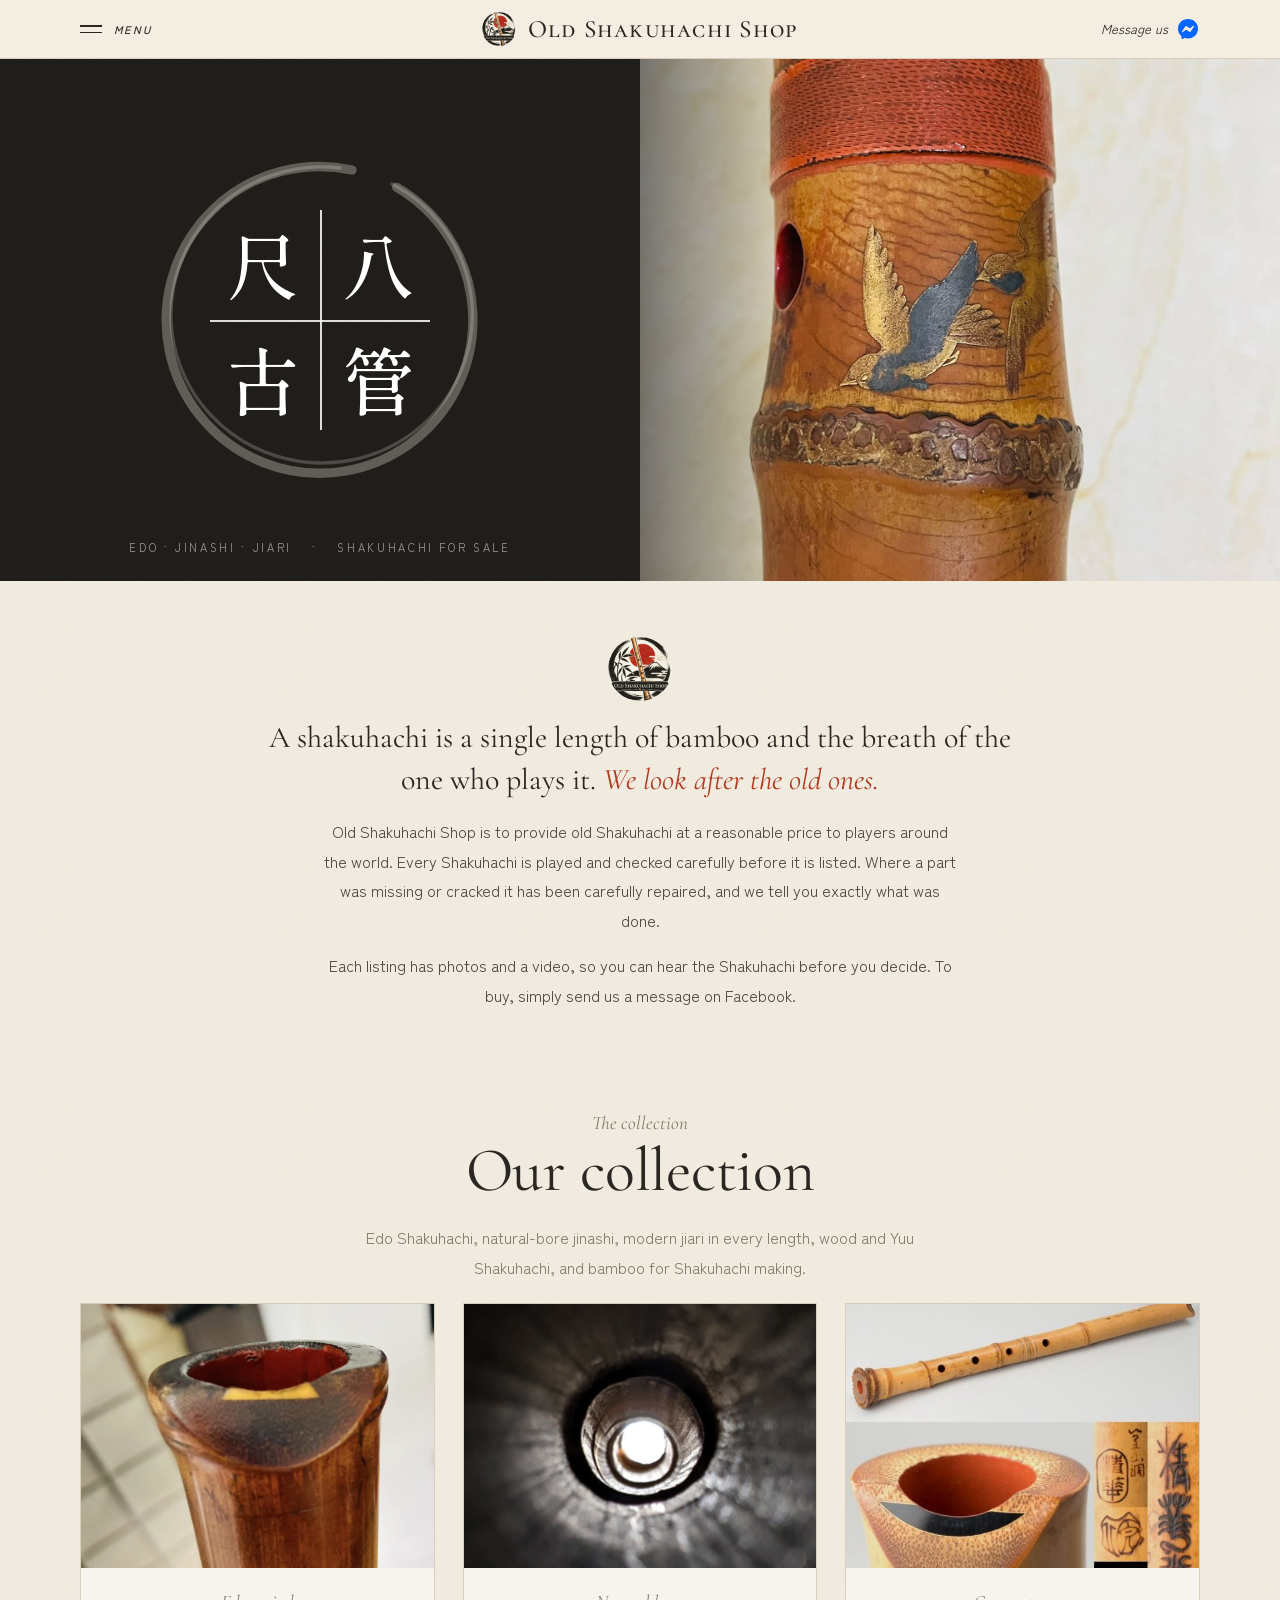
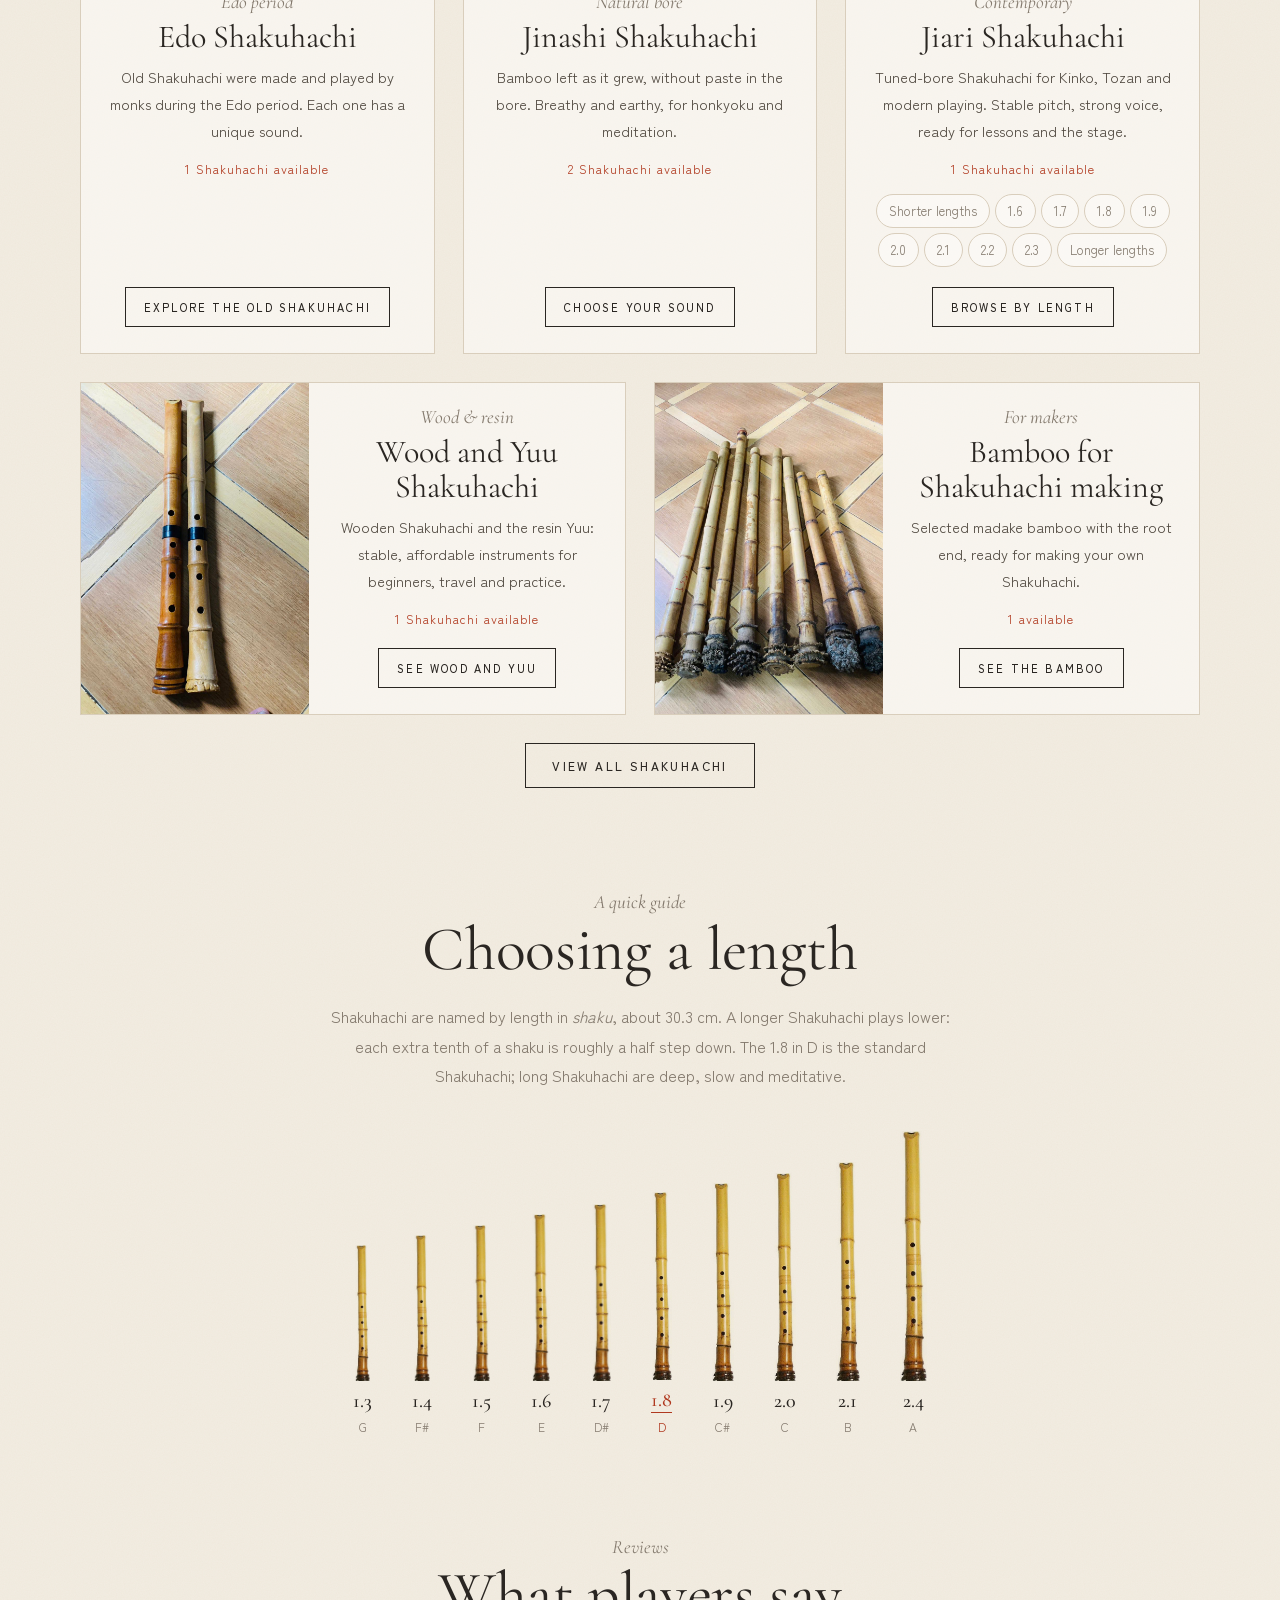
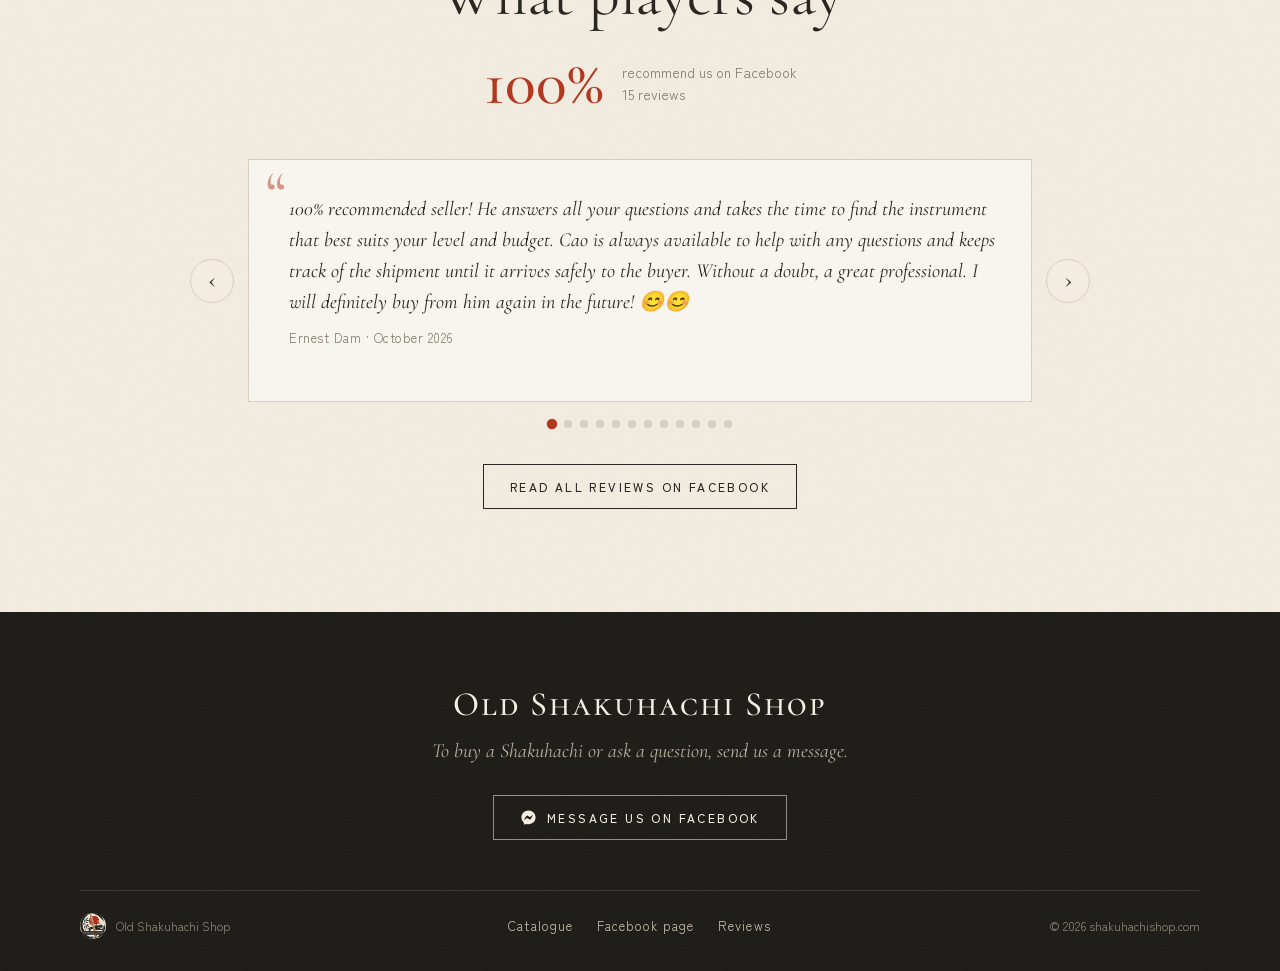
==== commit b2f969cd: "Centre collection photos on phones; add sitemap and robots.txt Collection cards on phones pushed pho" ====
--- a/index.html
+++ b/index.html
@@ -7,6 +7,7 @@
   <link rel="icon" type="image/png" sizes="32x32" href="assets/favicon-32.png">
   <link rel="icon" type="image/png" sizes="192x192" href="assets/favicon-192.png">
   <link rel="apple-touch-icon" href="assets/favicon-180.png">
+  <link rel="canonical" href="https://shakuhachishop.com/">
   <meta property="og:site_name" content="Old Shakuhachi Shop">
   <meta property="og:title" content="Old Shakuhachi Shop – Shakuhachi for Sale">
   <meta property="og:description" content="Old and used Shakuhachi for sale: Edo Shakuhachi, jinashi and jiari, each shown with photos and video.">
@@ -17,7 +18,7 @@
   <link rel="preconnect" href="https://fonts.googleapis.com">
   <link rel="preconnect" href="https://fonts.gstatic.com" crossorigin>
   <link href="https://fonts.googleapis.com/css2?family=Cormorant+Garamond:ital,wght@0,400;0,500;1,400&family=Cormorant+SC:wght@500&family=Shippori+Mincho+B1:wght@500;600&family=Zen+Kaku+Gothic+New:wght@400;500&display=swap" rel="stylesheet">
-  <link rel="stylesheet" href="styles.css?v=202610012222">
+  <link rel="stylesheet" href="styles.css?v=202610021012">
 </head>
 <body>
   <header class="top" data-header></header>
@@ -67,9 +68,9 @@
 
   <footer class="foot" data-footer></footer>
 
-  <script src="config.js?v=202610012222"></script>
-  <script src="data.js?v=202610012222"></script>
-  <script src="store.js?v=202610012222"></script>
-  <script src="app.js?v=202610012222"></script>
+  <script src="config.js?v=202610021012"></script>
+  <script src="data.js?v=202610021012"></script>
+  <script src="store.js?v=202610021012"></script>
+  <script src="app.js?v=202610021012"></script>
 </body>
 </html>
--- a/styles.css
+++ b/styles.css
@@ -323,7 +323,7 @@
   .len-links a { font-size: 12px; padding: 2px 9px; }
   .coll-body .btn { margin-top: 0; padding: 0; border: 0; background: none; color: var(--shu); font-size: 11px; letter-spacing: .14em; text-align: left; }
   .coll-body .btn::after { content: " →"; }
-  .coll-img img { object-position: 70% 50%; }
+  .coll-img img { object-position: 50% 50%; }
   .title { font-size: 36px; margin-bottom: 12px; }
   .intro { gap: 14px; }
   .intro .lede { font-size: 23px; }
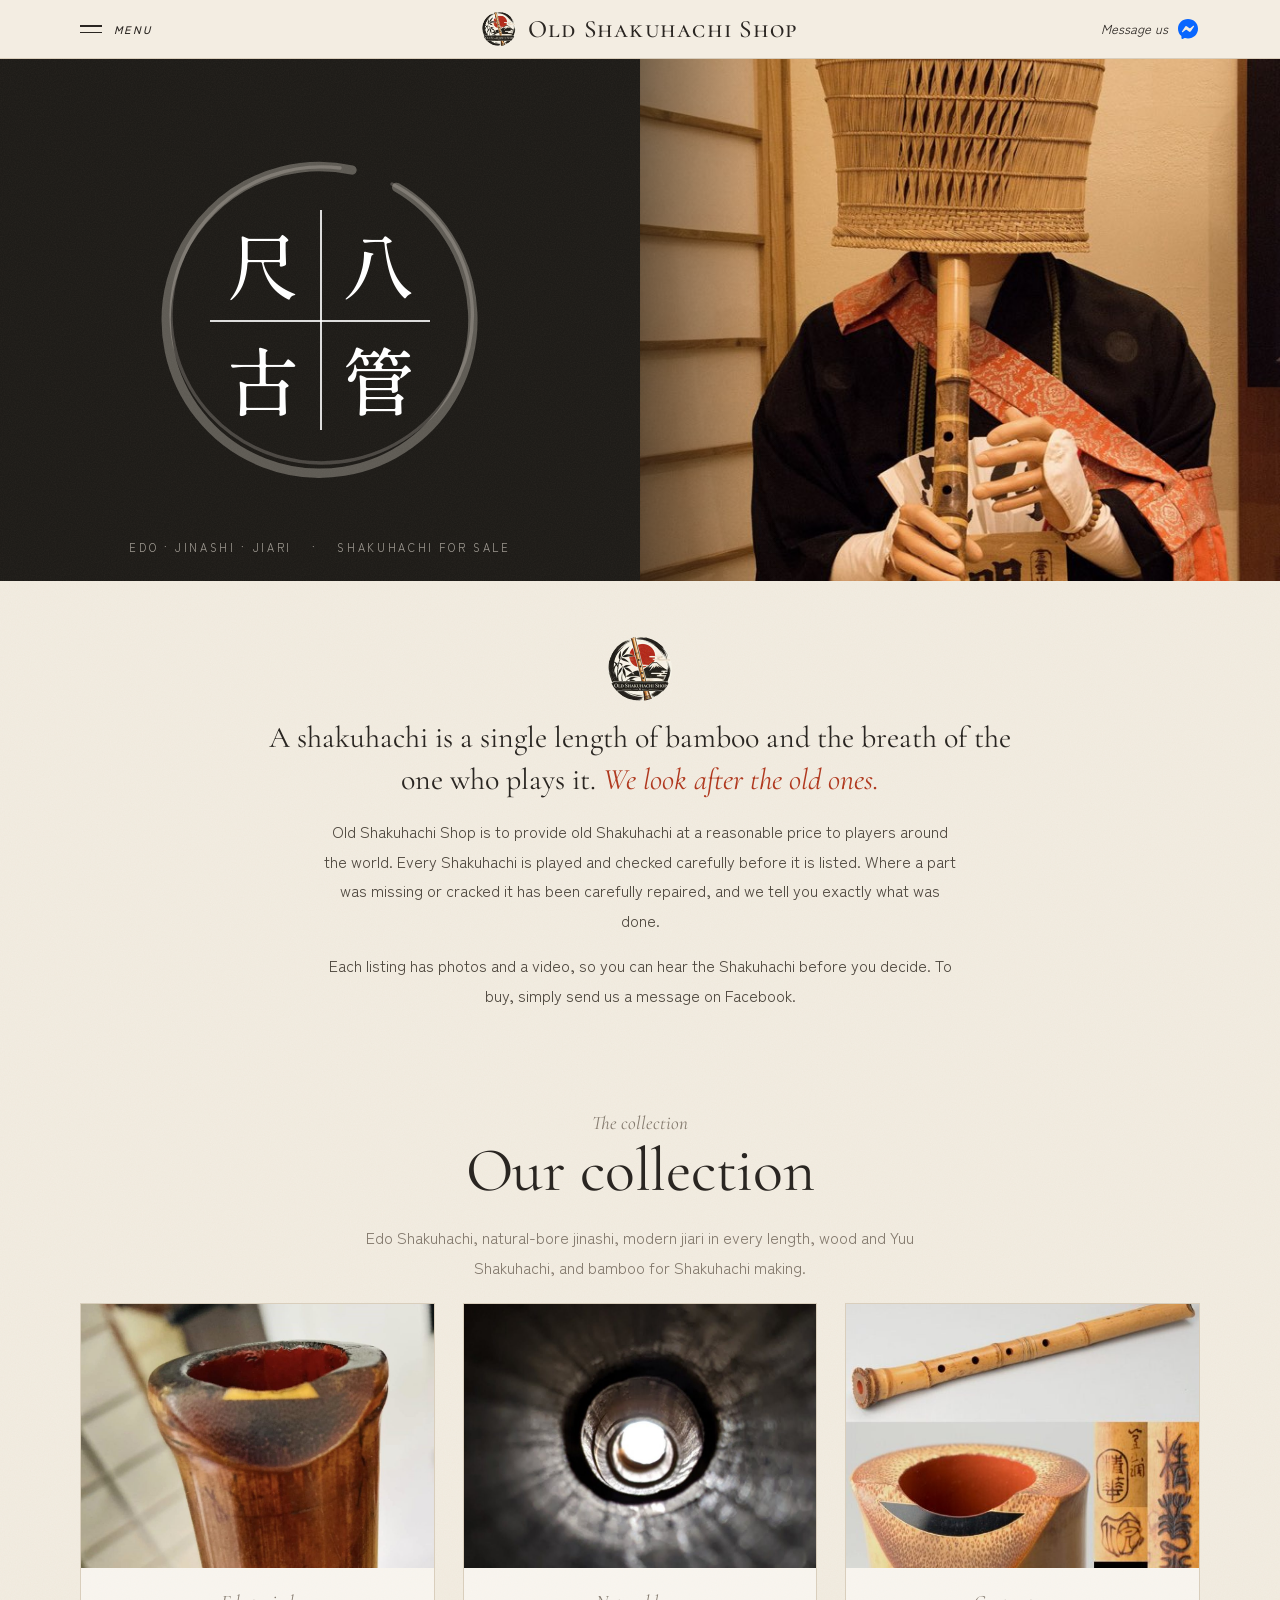
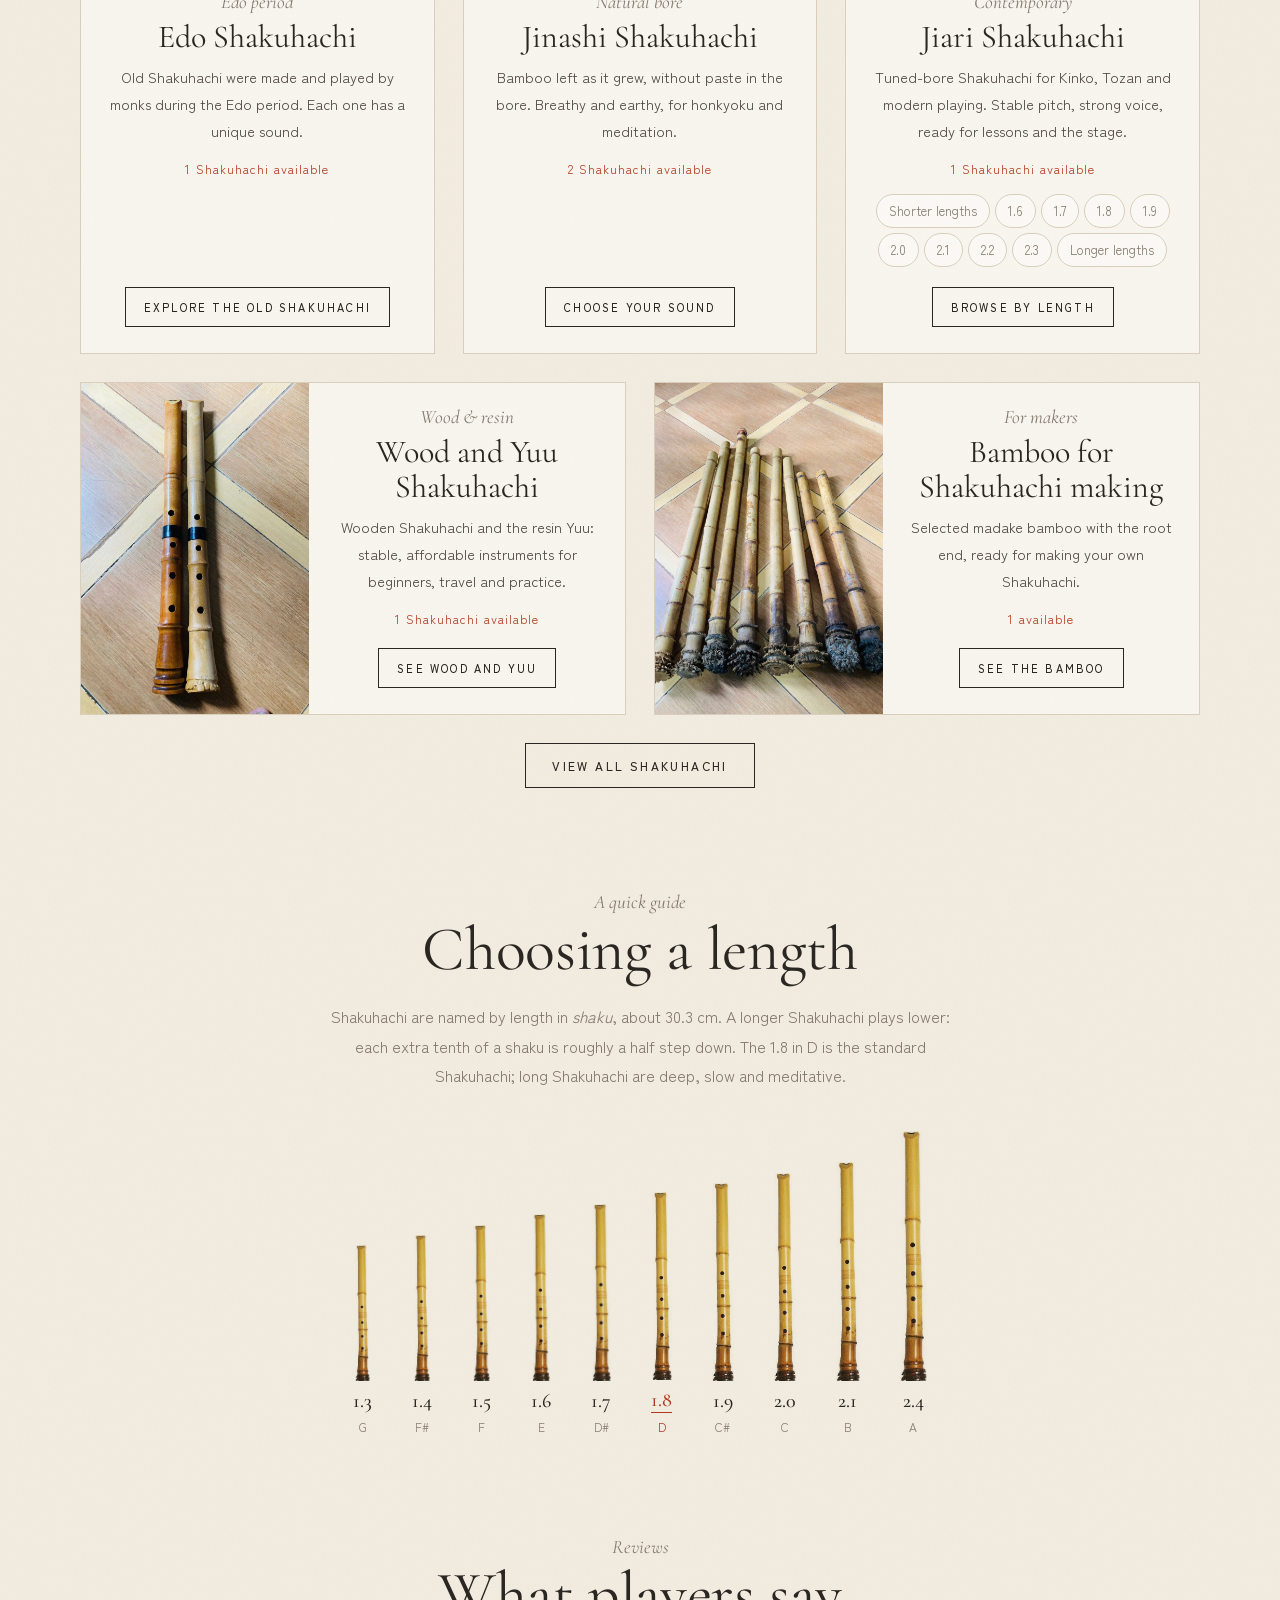
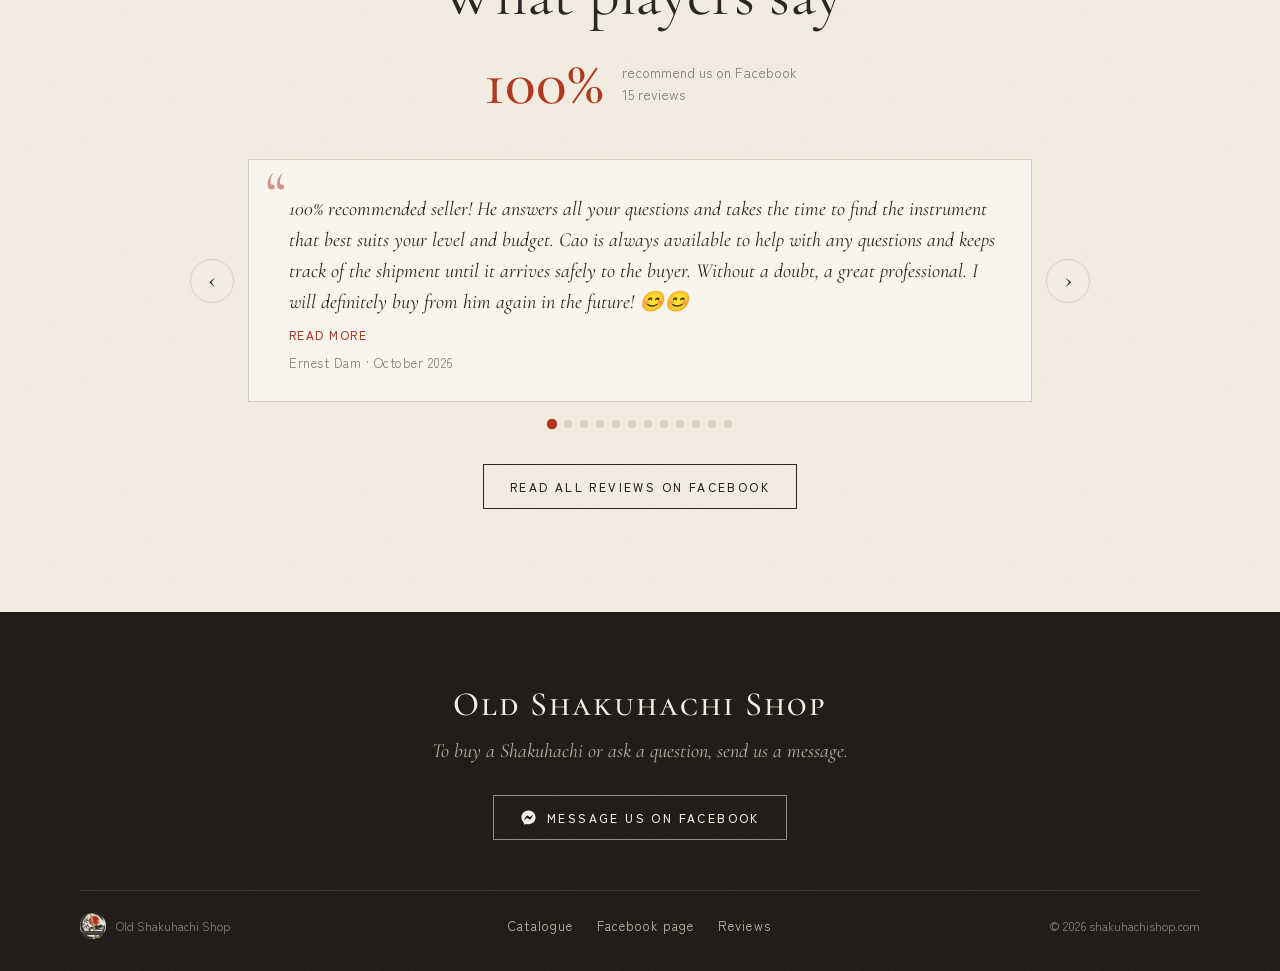
==== commit 9a7e130f: "Speed up the home page on phones (PageSpeed performance 66) - The first hero photo is in the HTML, p" ====
--- a/index.html
+++ b/index.html
@@ -4,7 +4,8 @@
   <meta charset="utf-8">
   <meta name="viewport" content="width=device-width, initial-scale=1">
   <title>Old Shakuhachi Shop – Shakuhachi for Sale</title>
-  <link rel="icon" type="image/png" sizes="32x32" href="assets/favicon-32.png">
+  <link rel="icon" href="favicon.ico" sizes="48x48">
+  <link rel="icon" type="image/png" sizes="96x96" href="assets/favicon-96.png">
   <link rel="icon" type="image/png" sizes="192x192" href="assets/favicon-192.png">
   <link rel="apple-touch-icon" href="assets/favicon-180.png">
   <link rel="canonical" href="https://shakuhachishop.com/">
@@ -17,14 +18,18 @@
   <meta name="description" content="Old and used Shakuhachi for sale: Edo Shakuhachi, jinashi and jiari, each shown with photos and video. Message us on Facebook to buy.">
   <link rel="preconnect" href="https://fonts.googleapis.com">
   <link rel="preconnect" href="https://fonts.gstatic.com" crossorigin>
-  <link href="https://fonts.googleapis.com/css2?family=Cormorant+Garamond:ital,wght@0,400;0,500;1,400&family=Cormorant+SC:wght@500&family=Shippori+Mincho+B1:wght@500;600&family=Zen+Kaku+Gothic+New:wght@400;500&display=swap" rel="stylesheet">
-  <link rel="stylesheet" href="styles.css?v=202610021012">
+  <link rel="stylesheet" href="https://fonts.googleapis.com/css2?family=Cormorant+Garamond:ital,wght@0,400;0,500;1,400&family=Cormorant+SC:wght@500&family=Zen+Kaku+Gothic+New:wght@400;500&display=swap" media="print" onload="this.media='all'">
+  <noscript><link rel="stylesheet" href="https://fonts.googleapis.com/css2?family=Cormorant+Garamond:ital,wght@0,400;0,500;1,400&family=Cormorant+SC:wght@500&family=Zen+Kaku+Gothic+New:wght@400;500&display=swap"></noscript>
+  <link rel="stylesheet" href="https://fonts.googleapis.com/css2?family=Shippori+Mincho+B1:wght@500&text=%E5%B0%BA%E5%85%AB%E5%8F%A4%E7%AE%A1&display=swap" media="print" onload="this.media='all'">
+  <noscript><link rel="stylesheet" href="https://fonts.googleapis.com/css2?family=Shippori+Mincho+B1:wght@500&text=%E5%B0%BA%E5%85%AB%E5%8F%A4%E7%AE%A1&display=swap"></noscript>
+  <link rel="stylesheet" href="styles.css?v=202610051145">
 </head>
 <body>
   <header class="top" data-header></header>
 
   <main>
     <section class="hero">
+      <h1 class="sr-only">Old Shakuhachi Shop – Old and Used Shakuhachi for Sale</h1>
       <div class="slides" id="slides"></div>
       <div class="hero-center">
         <svg class="enso" viewBox="0 0 600 600" aria-hidden="true">
@@ -42,7 +47,7 @@
     </section>
 
     <section class="intro reveal" id="intro">
-      <img class="intro-logo" src="assets/favicon-192.png" alt="" width="64" height="64">
+      <img class="intro-logo" src="assets/logo-128.jpg" alt="" width="64" height="64">
       <p class="lede">A shakuhachi is a single length of bamboo and the breath of the one who plays it. <em>We look after the old ones.</em></p>
       <p>Old Shakuhachi Shop is to provide old Shakuhachi at a reasonable price to players around the world. Every Shakuhachi is played and checked carefully before it is listed. Where a part was missing or cracked it has been carefully repaired, and we tell you exactly what was done.</p>
       <p>Each listing has photos and a video, so you can hear the Shakuhachi before you decide. To buy, simply send us a message on Facebook.</p>
@@ -68,9 +73,9 @@
 
   <footer class="foot" data-footer></footer>
 
-  <script src="config.js?v=202610021012"></script>
-  <script src="data.js?v=202610021012"></script>
-  <script src="store.js?v=202610021012"></script>
-  <script src="app.js?v=202610021012"></script>
+  <script src="config.js?v=202610051145"></script>
+  <script src="data.js?v=202610051145"></script>
+  <script src="store.js?v=202610051145"></script>
+  <script src="app.js?v=202610051145"></script>
 </body>
 </html>
--- a/styles.css
+++ b/styles.css
@@ -30,6 +30,7 @@
 ::selection { background: var(--shu); color: #fff; }
 
 .wrap { width: var(--wrap); margin: 0 auto; }
+.sr-only { position: absolute; width: 1px; height: 1px; margin: -1px; padding: 0; overflow: hidden; clip: rect(0 0 0 0); white-space: nowrap; border: 0; }
 .center { text-align: center; }
 .kicker { font: italic 400 19px var(--display); color: var(--muted); }
 .title { font: 400 clamp(40px, 6vw, 62px)/1.08 var(--display); margin: 4px 0 18px; letter-spacing: -.005em; }
@@ -67,6 +68,7 @@
   background: rgba(243, 237, 226, .92); backdrop-filter: blur(10px);
   border-bottom: 1px solid var(--line);
 }
+.top:empty { height: 59px; }
 .brand { grid-column: 2; display: flex; align-items: center; gap: 12px; text-decoration: none; }
 .brand-logo { border-radius: 50%; display: block; }
 .brand b { font: 500 25px var(--caps); letter-spacing: .05em; }
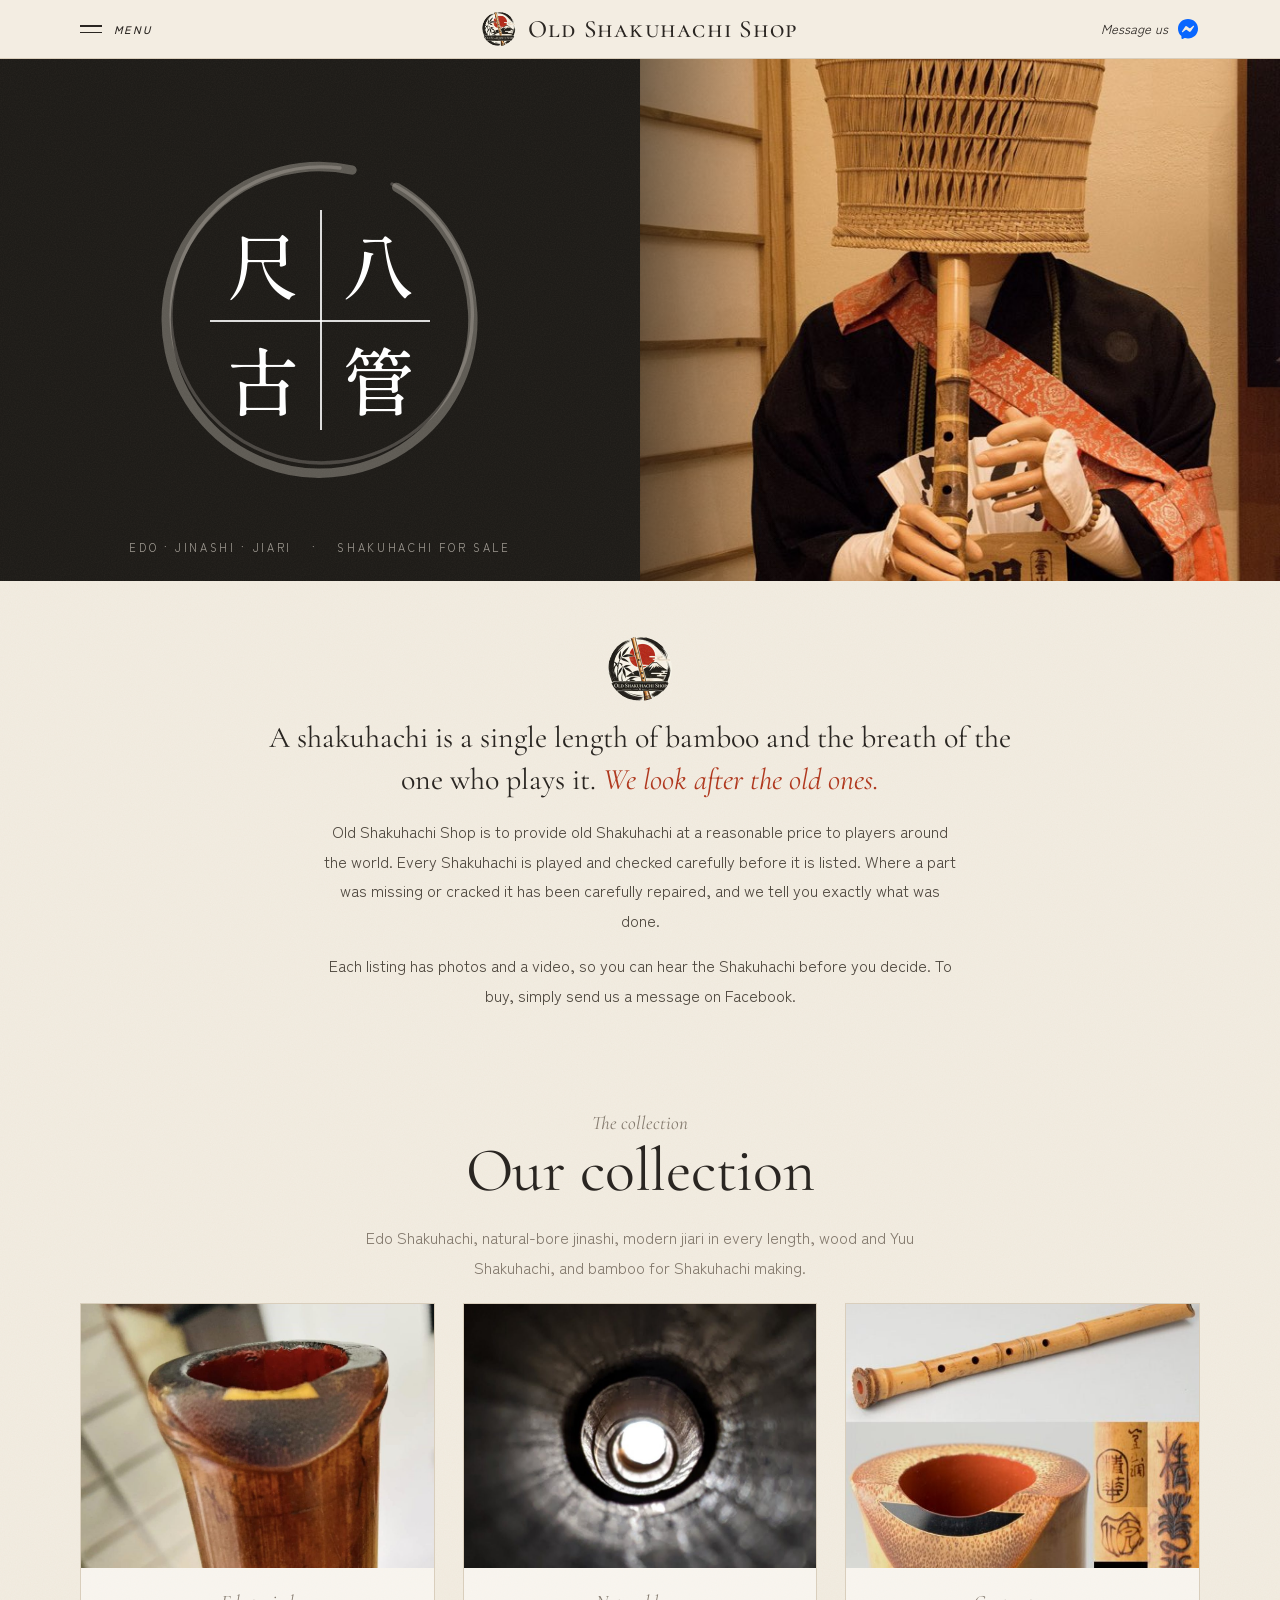
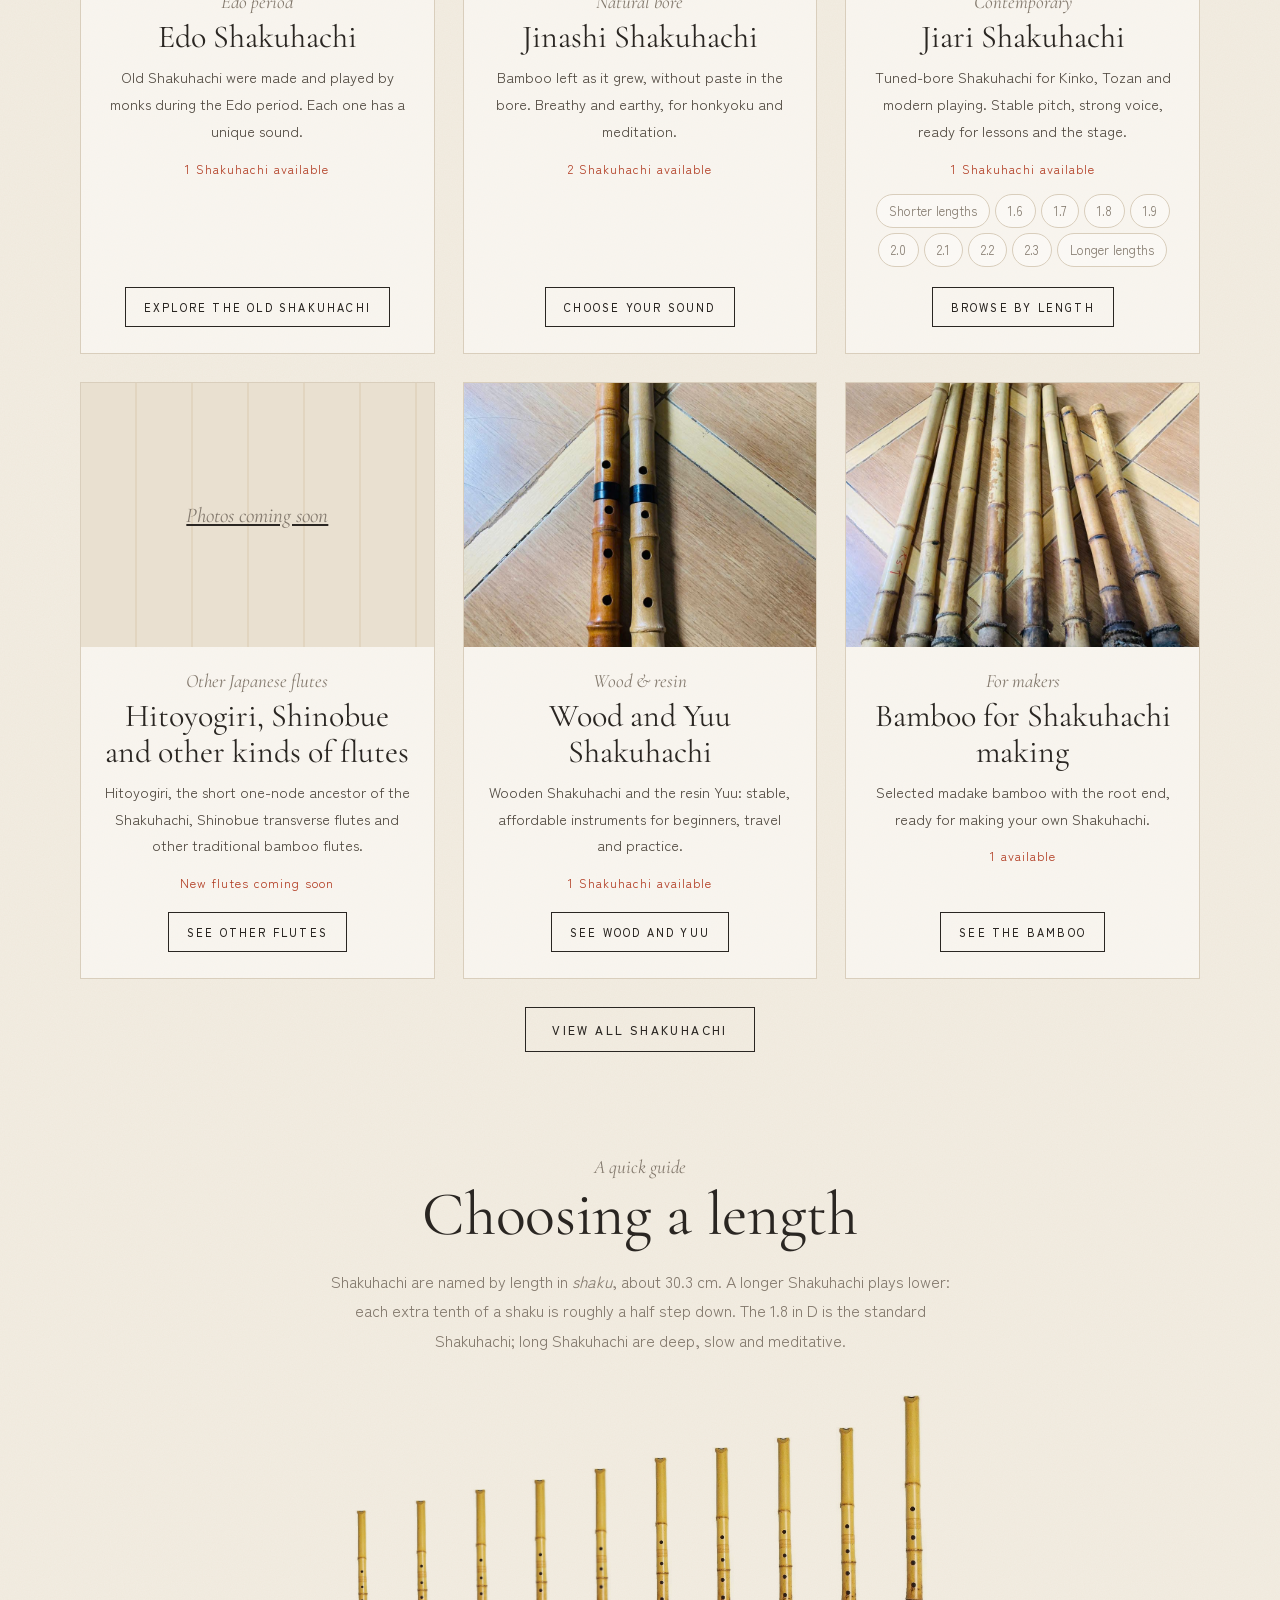
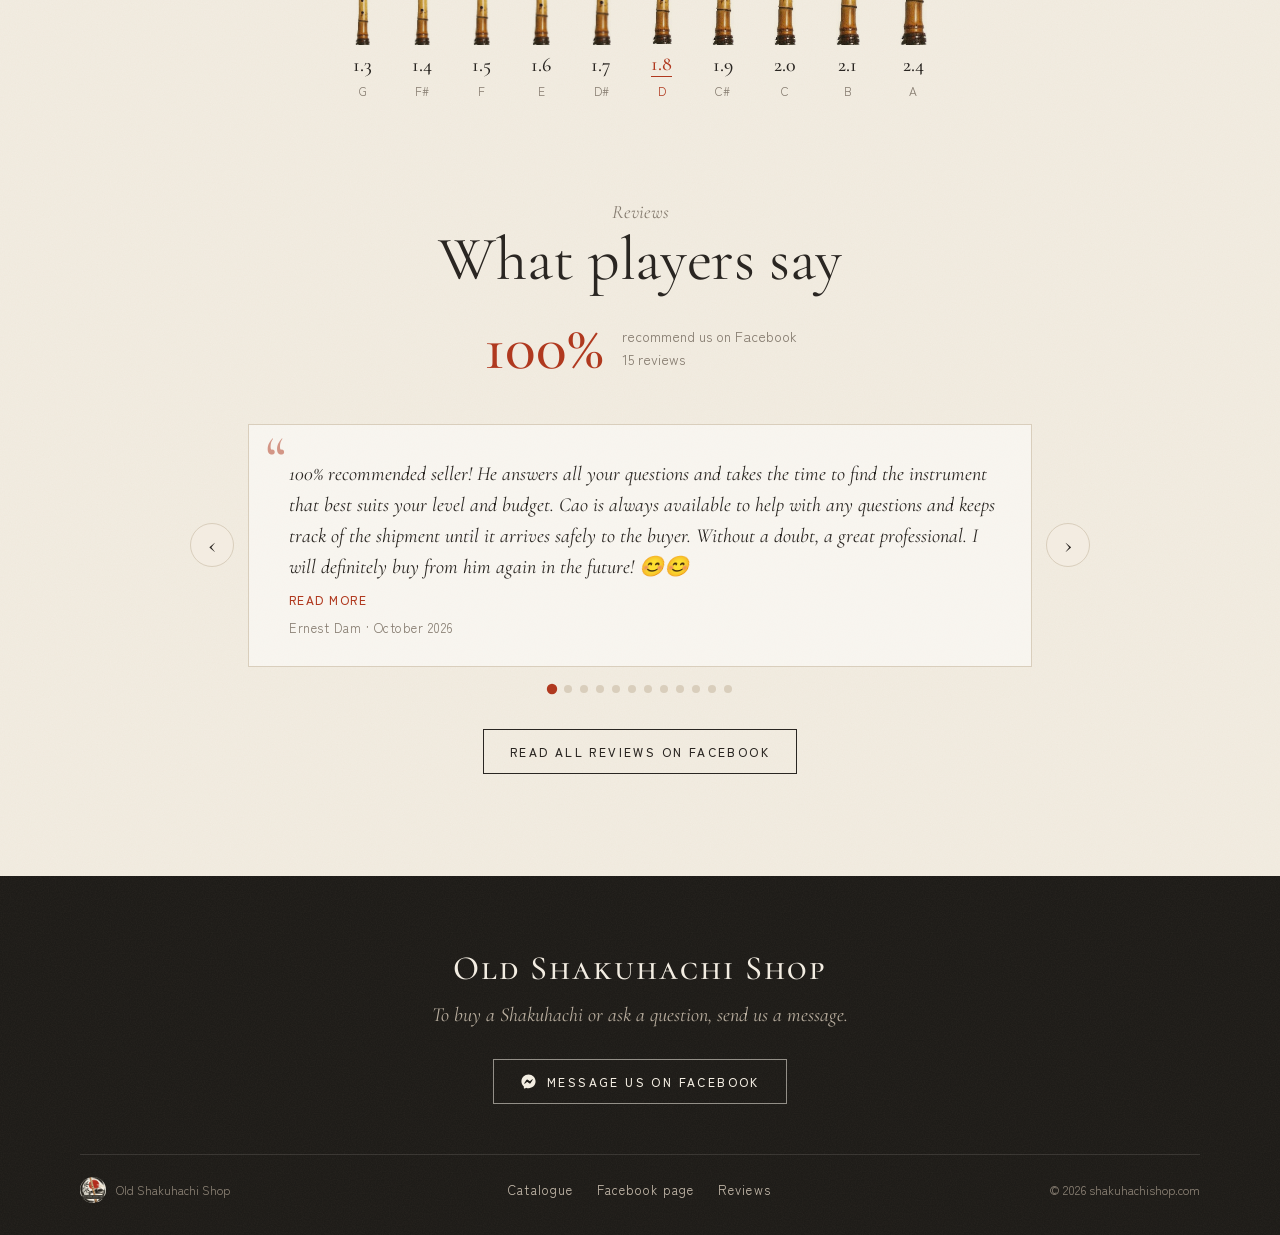
==== commit 3d190618: "Add "Hitoyogiri, Shinobue and other kinds of flutes" collection New category before Wood and Yuu, as" ====
--- a/index.html
+++ b/index.html
@@ -22,7 +22,7 @@
   <noscript><link rel="stylesheet" href="https://fonts.googleapis.com/css2?family=Cormorant+Garamond:ital,wght@0,400;0,500;1,400&family=Cormorant+SC:wght@500&family=Zen+Kaku+Gothic+New:wght@400;500&display=swap"></noscript>
   <link rel="stylesheet" href="https://fonts.googleapis.com/css2?family=Shippori+Mincho+B1:wght@500&text=%E5%B0%BA%E5%85%AB%E5%8F%A4%E7%AE%A1&display=swap" media="print" onload="this.media='all'">
   <noscript><link rel="stylesheet" href="https://fonts.googleapis.com/css2?family=Shippori+Mincho+B1:wght@500&text=%E5%B0%BA%E5%85%AB%E5%8F%A4%E7%AE%A1&display=swap"></noscript>
-  <link rel="stylesheet" href="styles.css?v=202610051145">
+  <link rel="stylesheet" href="styles.css?v=202610101449">
 </head>
 <body>
   <header class="top" data-header></header>
@@ -73,9 +73,9 @@
 
   <footer class="foot" data-footer></footer>
 
-  <script src="config.js?v=202610051145"></script>
-  <script src="data.js?v=202610051145"></script>
-  <script src="store.js?v=202610051145"></script>
-  <script src="app.js?v=202610051145"></script>
+  <script src="config.js?v=202610101449"></script>
+  <script src="data.js?v=202610101449"></script>
+  <script src="store.js?v=202610101449"></script>
+  <script src="app.js?v=202610101449"></script>
 </body>
 </html>
--- a/styles.css
+++ b/styles.css
@@ -150,8 +150,9 @@
 .collections-head { padding: clamp(40px, 6vw, 80px) 0 8px; }
 .coll-grid { display: grid; grid-template-columns: repeat(6, 1fr); gap: clamp(16px, 2.4vw, 28px); padding-top: 12px; }
 .coll-card { grid-column: span 2; display: flex; flex-direction: column; background: rgba(255,255,255,.45); border: 1px solid var(--line); }
-.coll-card:nth-child(n+4) { grid-column: span 3; flex-direction: row; }
-.coll-card:nth-child(n+4) .coll-img { flex: 0 0 42%; aspect-ratio: auto; min-height: 220px; }
+/* 5 cards: the last two share the second row */
+.coll-card:nth-child(4):nth-last-child(2), .coll-card:nth-child(5):last-child { grid-column: span 3; flex-direction: row; }
+.coll-card:nth-child(4):nth-last-child(2) .coll-img, .coll-card:nth-child(5):last-child .coll-img { flex: 0 0 42%; aspect-ratio: auto; min-height: 220px; }
 .coll-img { display: block; aspect-ratio: 4 / 3; overflow: hidden; background: var(--washi-2); }
 .coll-img img { width: 100%; height: 100%; object-fit: cover; transition: transform 1.2s ease; }
 .coll-img:hover img { transform: scale(1.04); }
@@ -306,17 +307,17 @@
 /* ---------- Responsive ---------- */
 @media (max-width: 900px) and (min-width: 761px) {
   .coll-grid { grid-template-columns: 1fr 1fr; }
-  .coll-card, .coll-card:nth-child(n+4) { grid-column: auto; flex-direction: column; }
-  .coll-card:nth-child(n+4) .coll-img { flex: none; aspect-ratio: 4 / 3; min-height: 0; }
-  .coll-card:last-child { grid-column: 1 / -1; flex-direction: row; }
-  .coll-card:last-child .coll-img { flex: 0 0 45%; aspect-ratio: auto; }
+  .coll-card, .coll-card:nth-child(n) { grid-column: auto; flex-direction: column; }
+  .coll-card:nth-child(n) .coll-img { flex: none; aspect-ratio: 4 / 3; min-height: 0; }
+  .coll-card:last-child:nth-child(odd) { grid-column: 1 / -1; flex-direction: row; }
+  .coll-card:last-child:nth-child(odd) .coll-img { flex: 0 0 45%; aspect-ratio: auto; }
 }
 @media (max-width: 760px) {
   body { font-size: 15px; line-height: 1.75; }
   .hero { height: 46vh; min-height: 280px; }
   .coll-grid { grid-template-columns: 1fr; gap: 12px; }
-  .coll-card, .coll-card:nth-child(n+4) { grid-column: auto; flex-direction: row; }
-  .coll-img, .coll-card:nth-child(n+4) .coll-img { flex: 0 0 36%; aspect-ratio: auto; min-height: 150px; }
+  .coll-card, .coll-card:nth-child(n), .coll-card:last-child:nth-child(odd) { grid-column: auto; flex-direction: row; }
+  .coll-img, .coll-card:nth-child(n) .coll-img, .coll-card:last-child:nth-child(odd) .coll-img { flex: 0 0 36%; aspect-ratio: auto; min-height: 150px; }
   .coll-body { align-items: flex-start; text-align: left; padding: 14px 14px 16px; }
   .coll-body h3 { font-size: 24px; margin: 0 0 4px; }
   .coll-text { font-size: 13.5px; line-height: 1.55; }
